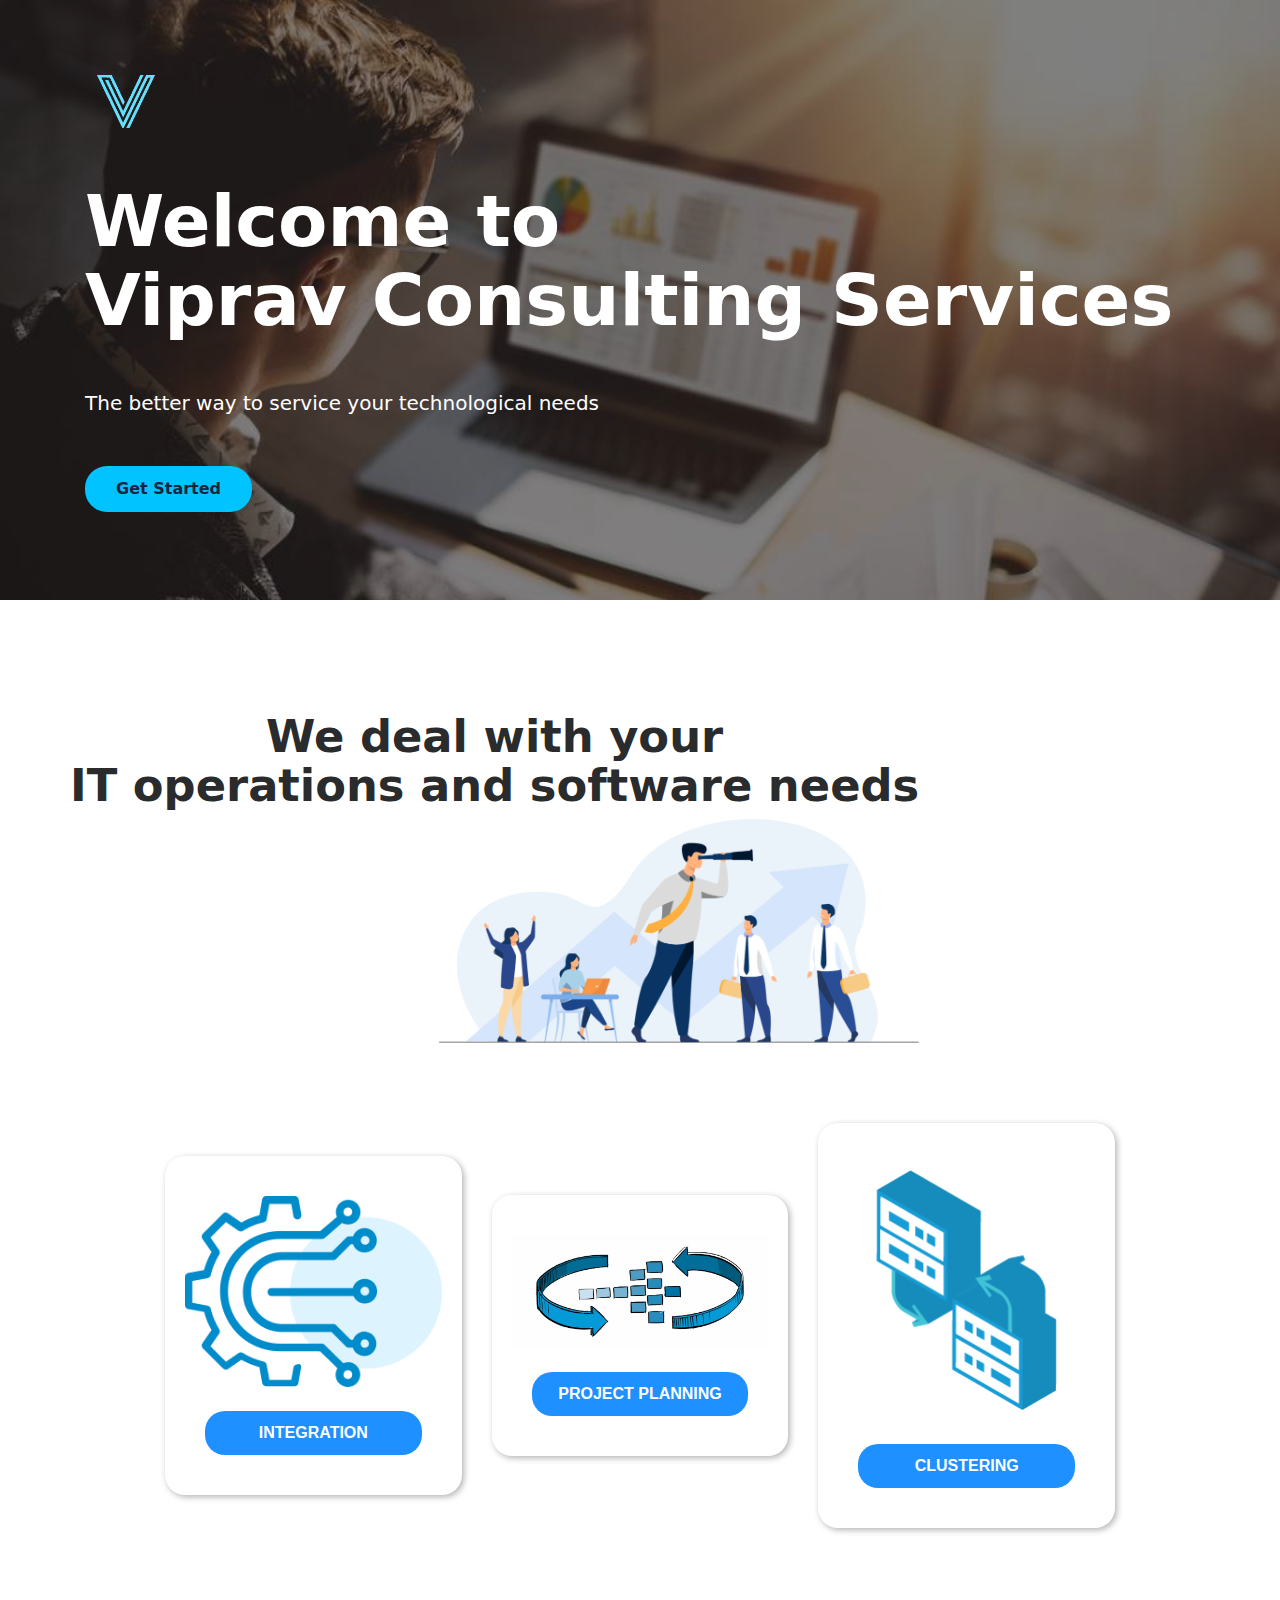
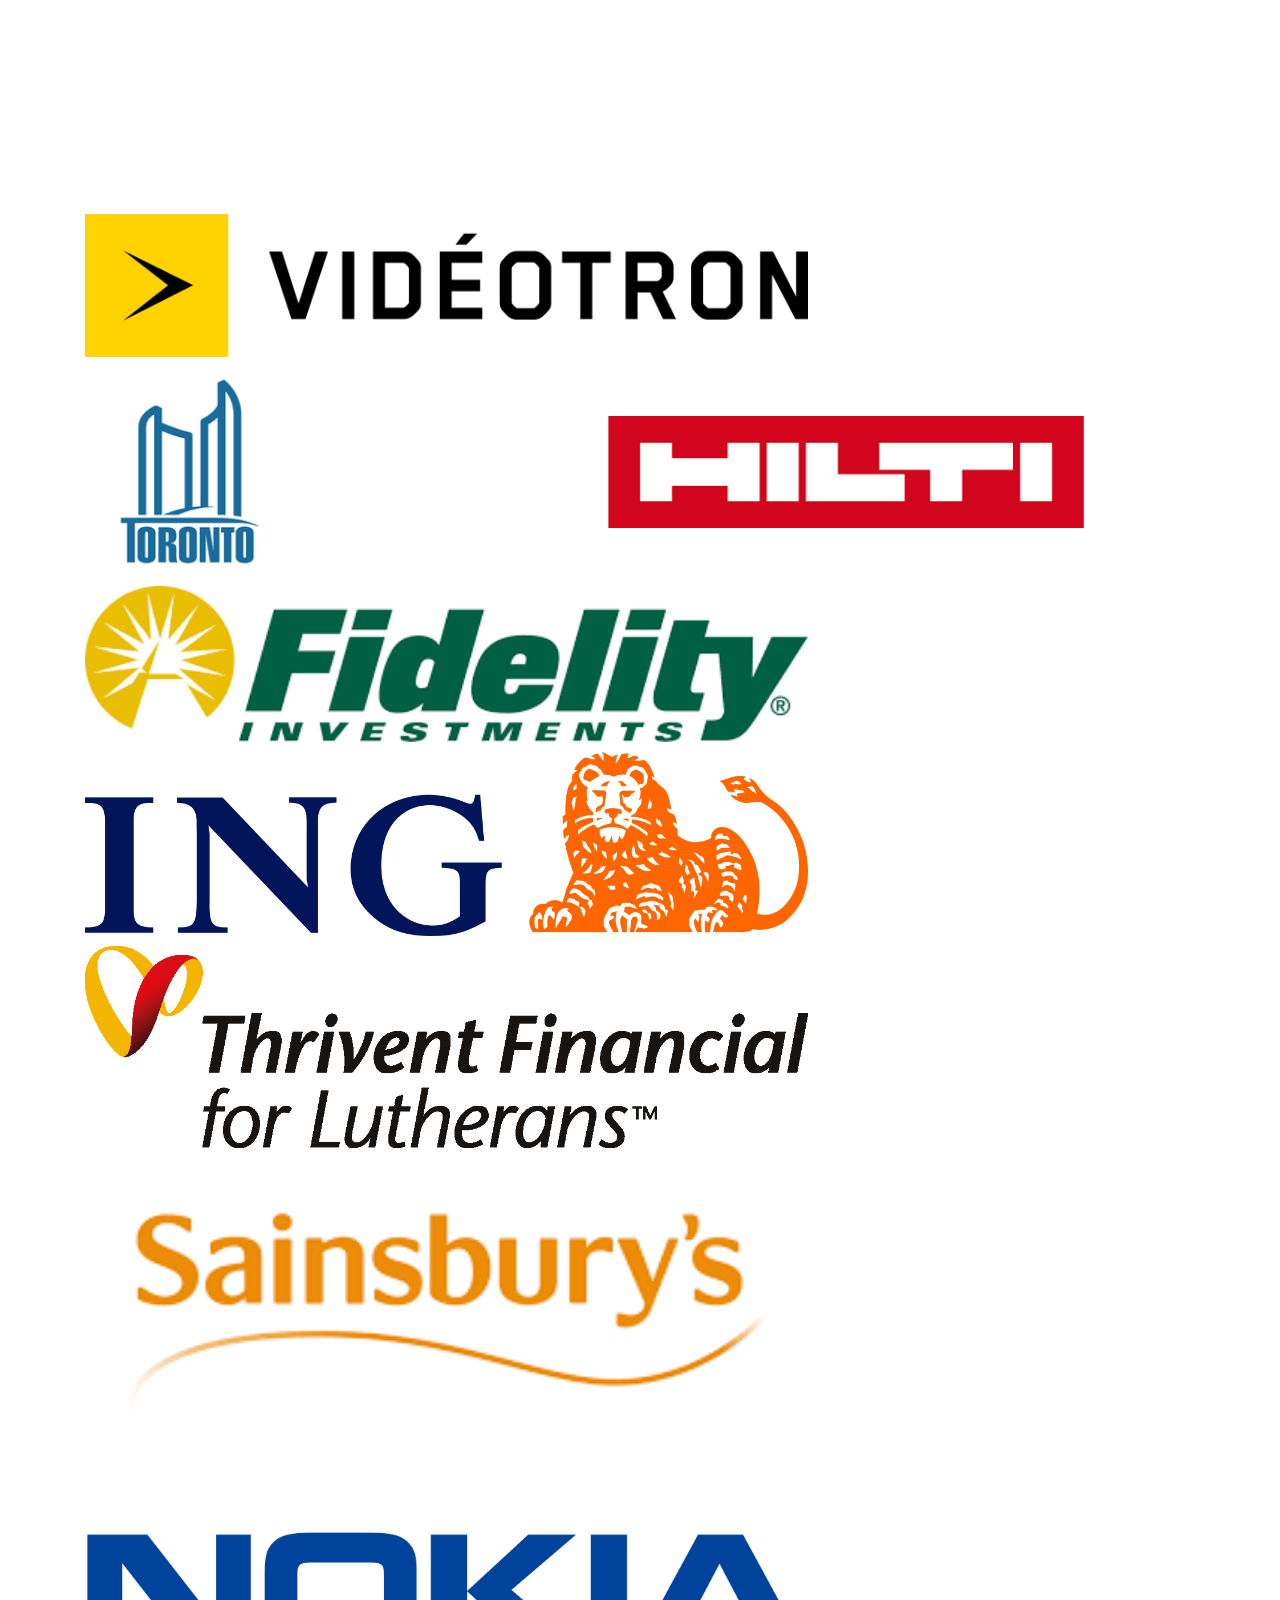
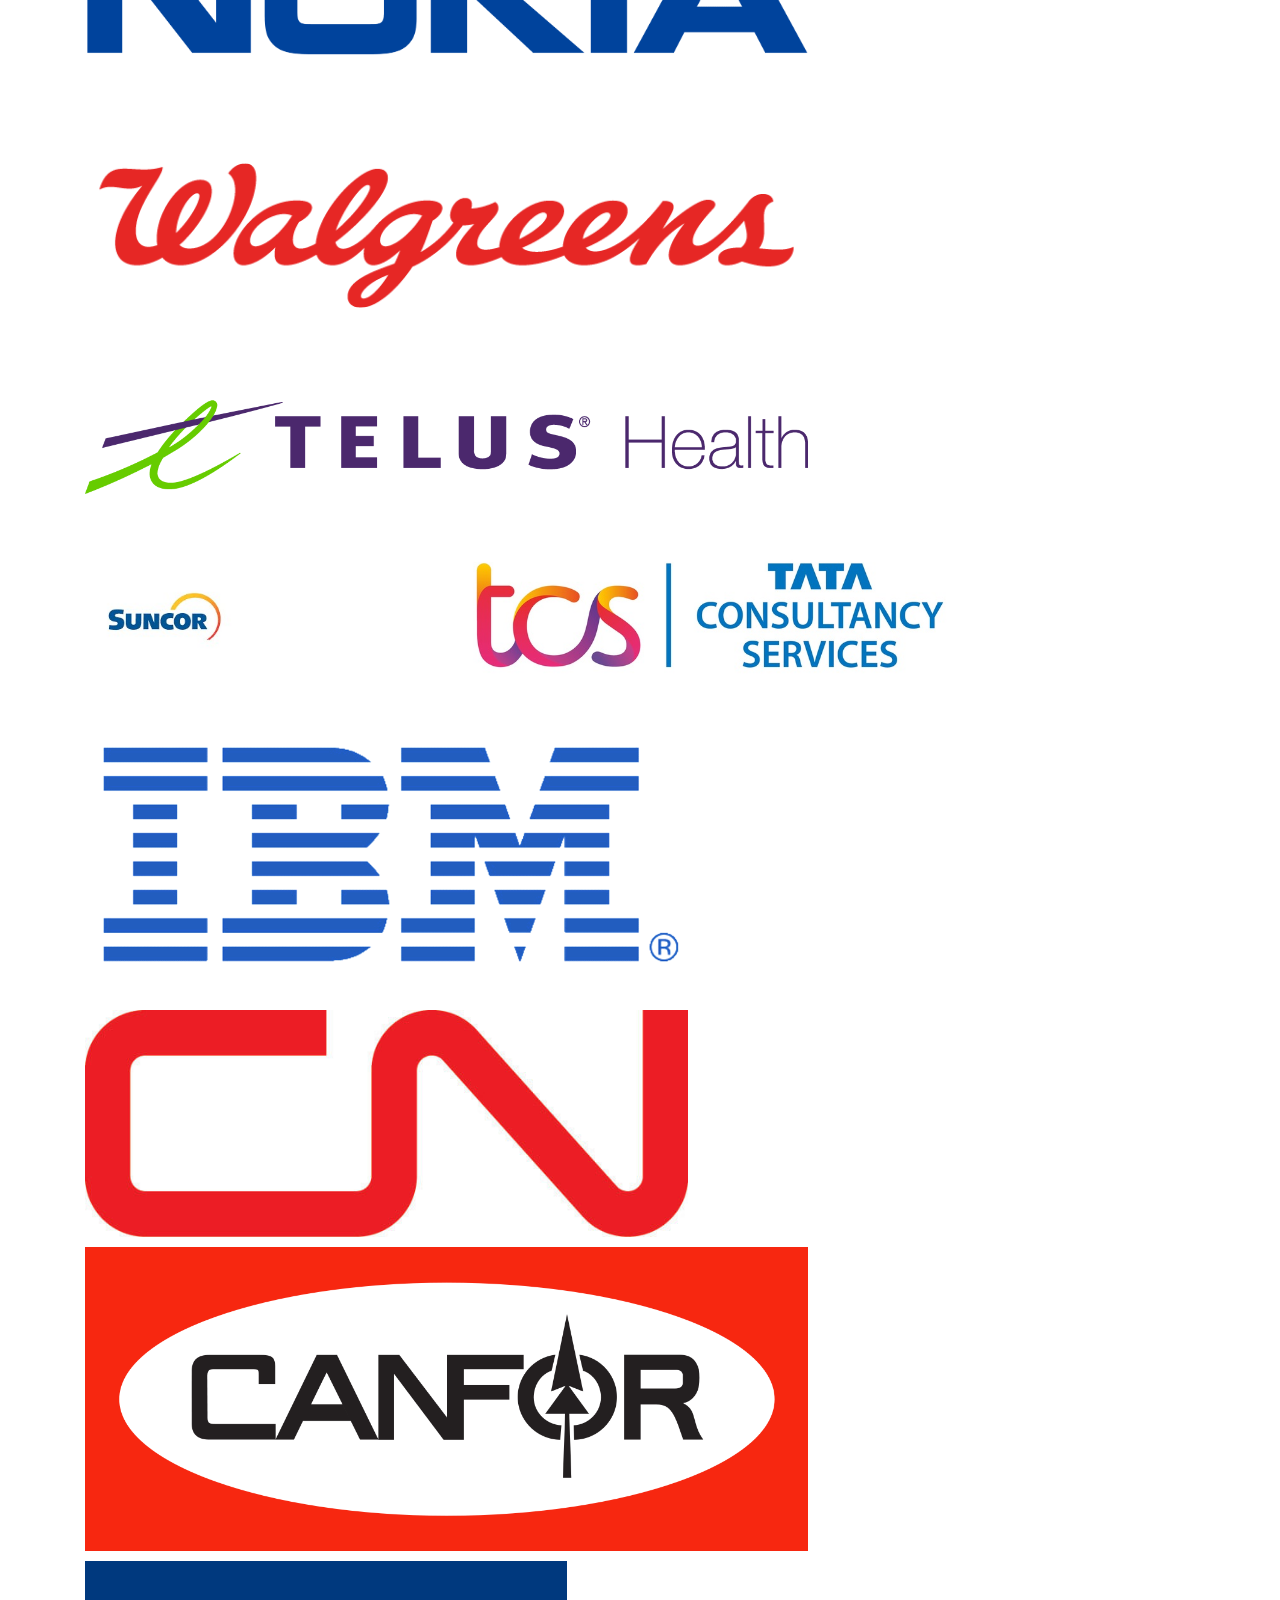
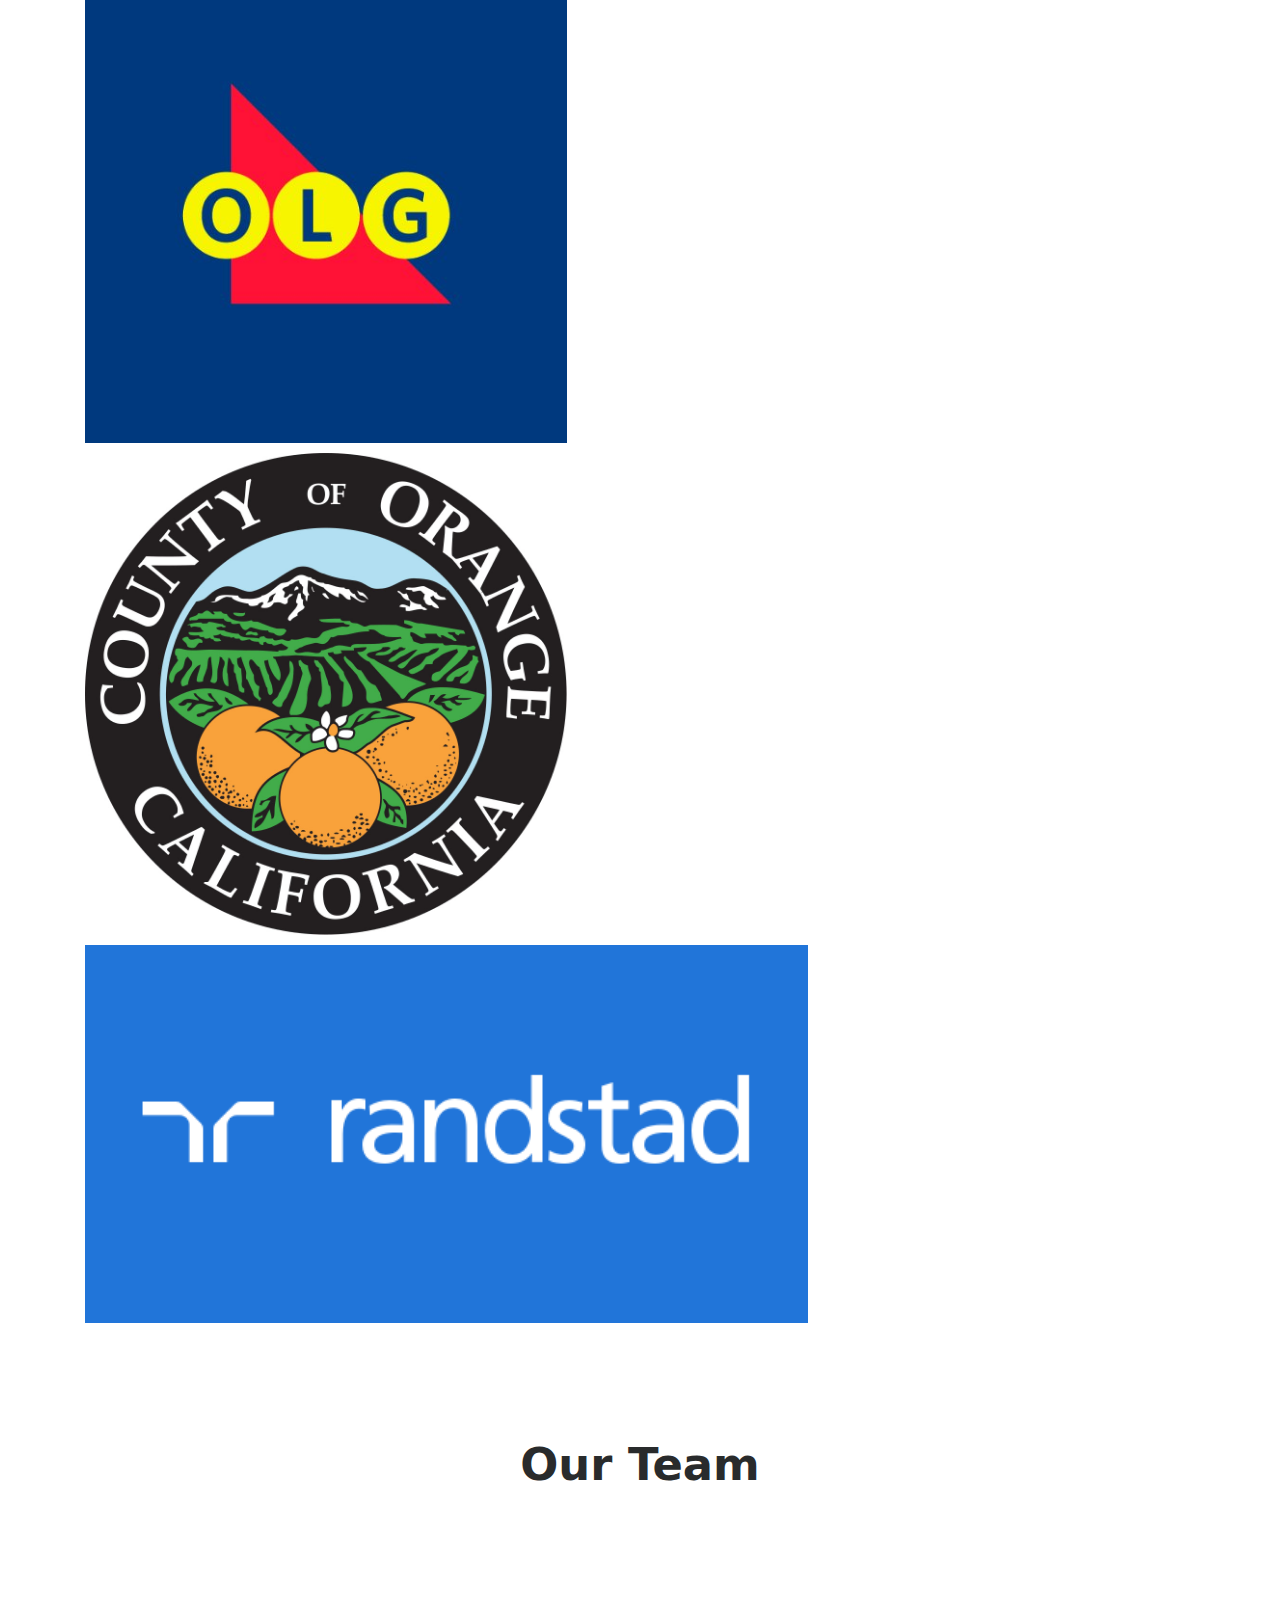
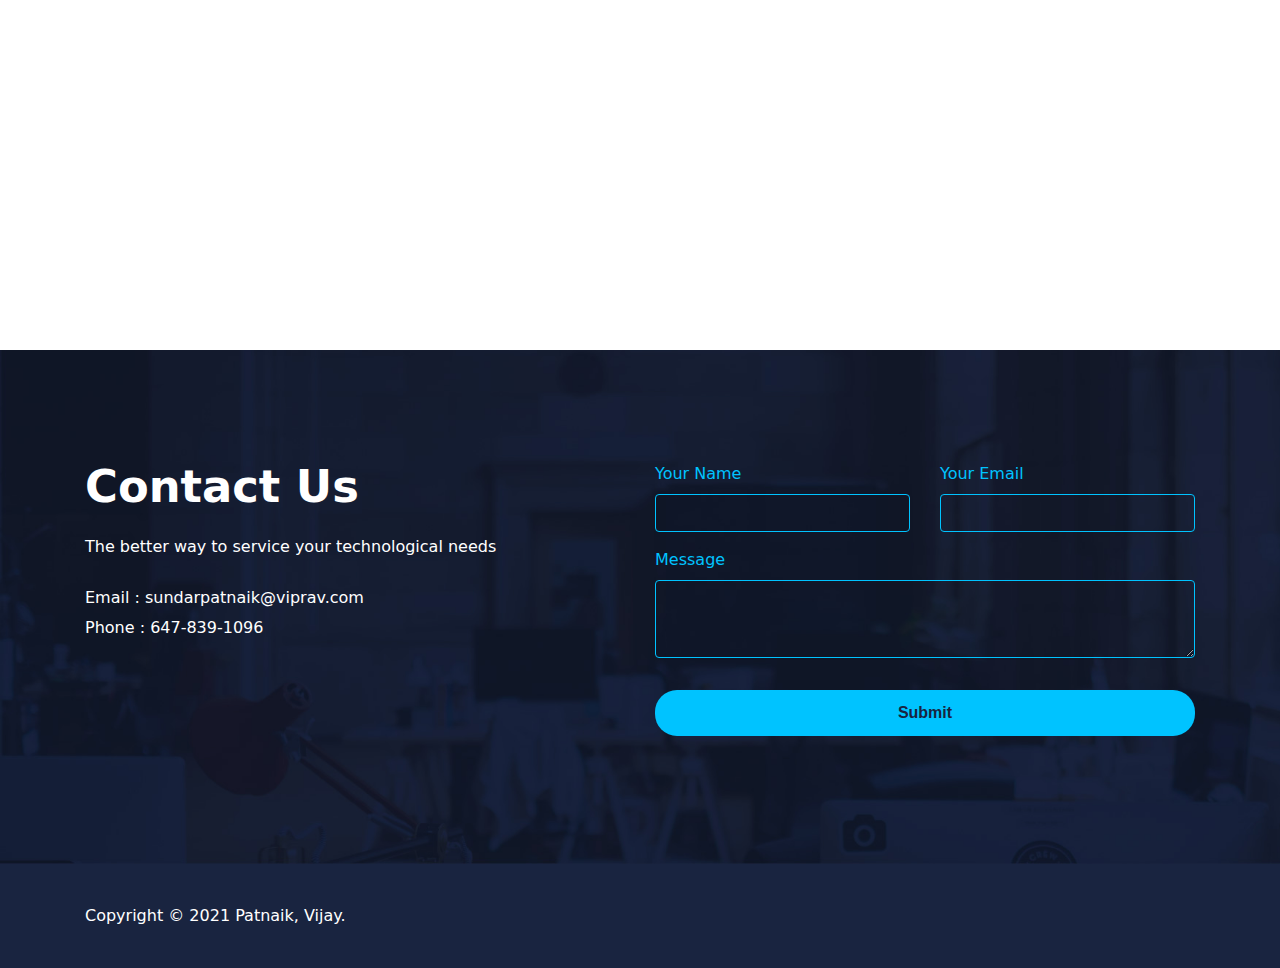
==== index.html @ 502c5ae3 "cloud dev" ====
<!DOCTYPE html>
<html lang="zh-TW">
<head>
    <meta charset="UTF-8">
    <meta name="viewport" content="width=device-width, initial-scale=1, shrink-to-fit=no">
    <title>Viprav Consulting Services</title>
    <meta name="description" content="Free bootstrap template Atlas">
    <link rel="icon" href="img/VipravIcon2TP.png" sizes="32x32" type="image/png">
    <!-- custom.css -->
    <link rel="stylesheet" href="css/custom.css">
    <!-- bootstrap.min.css -->
    <link rel="stylesheet" href="css/bootstrap.min.css">
	<!-- font-awesome -->
    <link rel="stylesheet" href="font-awesome-4.7.0/css/font-awesome.min.css">
    <!-- AOS -->
    <link rel="stylesheet" href="css/aos.css">
    <!-- my css -->
    <link rel="stylesheet" href="css/style.css">
</head>

<body>
    <!-- banner -->
    <div class="jumbotron jumbotron-fluid" id="banner" style="background-image: linear-gradient(rgba(0, 0, 0, 0.5), rgba(0, 0, 0, 0.5)), url(img/digital2.jpg);">
        <div class="container text-center text-md-left">
            <header>
                <div class="row justify-content-between">
                    <div class="col-2">
                        <img src="img/VipravIcon2TP.png" alt="logo">
                    </div>
                    <!-- <div class="col-6 align-self-center text-right">
                        <a href="#contact" class="text-white lead">Get Early Access</a>
                    </div> -->
                </div>
            </header>
            <h1 data-aos="fade" data-aos-easing="linear" data-aos-duration="1000" data-aos-once="true" class="display-3 text-white font-weight-bold my-5">
            	Welcome to<br>
            	Viprav Consulting Services
            </h1>
            <p data-aos="fade" data-aos-easing="linear" data-aos-duration="1000" data-aos-once="true" class="lead text-white my-4">
                The better way to service your technological needs
            </p>
            <a href="#contact" data-aos="fade" data-aos-easing="linear" data-aos-duration="1000" data-aos-once="true" class="btn my-4 font-weight-bold atlas-cta cta-green">Get Started</a>
        </div>
    </div>
    <!-- three-blcok -->
    <div class="jumbotron jumbotron-fluid feature" style="background: white; text-align: center">
        <div class="container my-5">
            <div class="row justify-content-between text-center text-md-right">
                <div data-aos="fade-right" data-aos-duration="1000" data-aos-once="true">
                    <h2 class="font-weight-bold" style="text-align: center">We deal with your<br>IT operations and software needs</h2>
                    <img src="img/operations.png" alt="operations" style="float: right; width: auto;">
                </div>
        <div class="container">
            <main class="grid">
                <article>
                    <img src="img/integration.png" alt="integration">
                    <div class="text">
                        <br>
                        <button>Integration</button>
                    </div>
                </article>
                <article>
                    <img src="img/project planning.png" alt="project planning">
                    <div class="text">
                        <br>
                        <button>Project Planning</button>
                    </div>
                </article>
                <article>
                    <img src="img/clustering.png" alt="clustering">
                    <div class="text">
                        <br>
                        <button>Clustering</button>
                    </div>
                </article>
            </main>
        </div>
    </div>
    </div>
    </div>
    <!-- client -->
    <div data-aos="fade-right" data-aos-delay="200" data-aos-duration="1000" data-aos-once="true">
    <h2 class="text-center font-weight-bold d-block mb-3">Our Happy Clients</h2><br>
    </div>
    <div class="row" id="clients">
        <div class="column">
            <img src="img/companies/0.5.png" style="width:60%">
        </div>
        <div class="column">
            <img src="img/companies/0.png" style="width:50%">
        </div>
        <div class="column">
            <img src="img/companies/1.png" style="width:70%">
        </div>
        <div class="column">
            <img src="img/companies/2.png" style="width:60%">
        </div>
        <div class="column">
            <img src="img/companies/3.png" style="width:60%">
        </div>
        <div class="column">
            <img src="img/companies/4.gif" style="width:60%">
        </div>
        <div class="column">
            <img src="img/companies/5.png" style="width:60%">
        </div>
        <div class="column">
            <img src="img/companies/6.png" style="width:60%">
        </div>
        <div class="column">
            <img src="img/companies/7.png" style="width:60%">
        </div>
        <div class="column">
            <img src="img/companies/8.png" style="width:60%">
        </div>
        <div class="column">
            <img src="img/companies/9.jpg" style="width:60%">
        </div>
        <div class="column">
            <img src="img/companies/10.jpg" style="width:60%">
        </div>
        <div class="column">
            <img src="img/companies/11.png" style="width:50%">
        </div>
        <div class="column">
            <img src="img/companies/12.png" style="width:50%">
        </div>
        <div class="column">
            <img src="img/companies/13.png" style="width:60%">
        </div>
        <div class="column">
            <img src="img/companies/14.jpg" style="width:40%">
        </div>
        <div class="column">
            <img src="img/companies/15.jpg" style="width:40%">
        </div>
        <div class="column">
            <img src="img/companies/16.png" style="width:60%">
        </div>
    </div>

    <!-- price table -->
    <div class="container my-5 py-2" id="price-table">
        <h2 class="text-center font-weight-bold d-block mb-3">Our Team</h2>
        <div class="row">
            <div data-aos="fade-right" data-aos-delay="200" data-aos-duration="1000" data-aos-once="true" class="col-md-4 text-center py-4 mt-5">
                <h3 class="my-3">Vijay Patnaik</h3>
                <h5><i>Integration & Cloud Developer </i></h5>
                <br>
                <!-- <img src="img/Vijay.jpg" alt="Vijay" style="width: 65%;"><br> -->
                <br>
                <a href="https://www.linkedin.com/in/vijay-sai-patnaik-50795b151" target=”_blank” class="btn my-4 font-weight-bold atlas-cta cta-ghost">Connect <img src="img/newtab.png" alt=""></a>
            </div>
            <div data-aos="fade-up" data-aos-duration="1000" data-aos-once="true" class="col-md-4 text-center py-4 mt-5 rounded" id="price-table__premium">
                <h3 class="my-3">Sundar Patnaik</h3>
                <h5><i>CEO & Principal Integration Consultant</i></h5>
                <br>
                <!-- <img src="img/daddy.jpeg" alt="daddy" style="width: 75%;"><br> -->
                <a href="https://www.linkedin.com/in/sundar-p-8012473" target=”_blank” class="btn my-4 font-weight-bold atlas-cta cta-green">Connect <img src="img/newtab.png" alt="" id="newtab"></a>
            </div>
            <div data-aos="fade-left" data-aos-delay="200" data-aos-duration="1000" data-aos-once="true" class="col-md-4 text-center py-4 mt-5">
                <h3 class="my-3">Sailata Patnaik</h3>
                <h5><i>Senior Integration Consultant</i></h5>
                <br><br>
                <!-- <img src="img/finalmom.jfif" alt="mommy" style="width: 90%;"><br><br> -->
                <a href="https://www.linkedin.com/in/sailata-patnaik-632a0948" target=”_blank” class="btn my-4 font-weight-bold atlas-cta cta-ghost">Connect <img src="img/newtab.png" alt="" id="newtab"></a>
            </div>
        </div>
    </div>
    
    <!-- contact -->
    <div class="jumbotron jumbotron-fluid" id="contact" style="background-image: url(img/contact-bk.jpg);">
        <div class="container my-5">
            <div class="row justify-content-between">
                <div class="col-md-6 text-white">
                    <h2 class="font-weight-bold">Contact Us</h2>
                    <p class="my-4">
                        The better way to service your technological needs
                    </p>
                    <ul class="list-unstyled">
                        <li>Email : sundarpatnaik@viprav.com</li>
                        <li>Phone : 647-839-1096</li>
                    </ul>
                </div>
                <div class="col-md-6">
                    <form>
                    	<div class="row">
	                        <div class="form-group col-md-6">
	                            <label for="name">Your Name</label>
	                            <input type="name" class="form-control" id="name">
	                        </div>
	                        <div class="form-group col-md-6">
	                            <label for="Email">Your Email</label>
	                            <input type="email" class="form-control" id="Email">
	                        </div>
	                    </div>
	                    <div class="form-group">
	                        <label for="message">Message</label>
	                        <textarea class="form-control" id="message" rows="3"></textarea>
	                    </div>
                        <button type="submit" class="btn font-weight-bold atlas-cta atlas-cta-wide cta-green my-3">Submit</button>
                    </form>
                </div>
            </div>
        </div>
    </div>

	<!-- copyright -->
	<div class="jumbotron jumbotron-fluid" id="copyright">
        <div class="container">
            <div class="row justify-content-between">
            	<div class="col-md-6 text-white align-self-center text-center text-md-left my-2">
                    Copyright © 2021 Patnaik, Vijay.
                </div>
                <!-- <div class="col-md-6 align-self-center text-center text-md-right my-2" id="social-media">
                    <a href="#" class="d-inline-block text-center ml-2">
                    	<i class="fa fa-facebook" aria-hidden="true"></i>
                    </a>
                    <a href="#" class="d-inline-block text-center ml-2">
                    	<i class="fa fa-linkedin" aria-hidden="true"></i>
                    </a>
                </div> -->
            </div>
        </div>
    </div>
    
    <!-- AOS -->
    <script src="js/aos.js"></script>
    <script>
      AOS.init({
      });
    </script>
</body>

</html>
---- css/custom.css ----
/********** common setting **********/
h2 {
    font-size: 2.8rem !important;
    font-weight: 700;
}

h4 {
    align-items: flex-end;
    align-self: center;
}

a,
button {
    cursor: pointer;
}

.space {
    margin-top: 150px;
}

.jumbotron {
    margin-bottom: 0 !important;
}

.atlas-cta {
    border-radius: 22px !important;
    padding: 12px 30px !important;
    font-weight: 700;
    transition: .3s ease-in-out !important;
}

.atlas-cta:hover {
    text-decoration: none;
    transform: translateY(-5px);
}

.atlas-cta-wide {
    width: 100%;
}

.cta-green {
    background: #00c3ff;
    color: #192440;
}

.cta-green:hover {
    color: #ffffff;
    background: #008cff;
}

.cta-blue {
    background: #192440;
    color: #ffffff;
}

.cta-blue:hover {
    color: #ffffff;
    background: #121a2e;
}

.cta-ghost {
    border: 2px solid #192440 !important;
    color: #192440;
}

.cta-ghost:hover {
    color: #ffffff;
    background: #121a2e;
}

#banner {
    background-size: cover;
}

/********** banner **********/
#banner header {
    overflow: hidden;
}

#banner header img {
    max-width: 80px;
}

/********** feature (skew background) **********/
.feature img {
    width: 100%;
    max-width: 480px;
}

#description h4 {
    margin-top: 100px;
    top: 100%;
}

#feature-first {
    background: linear-gradient(168deg, #ffffff 55%, #00c3ff 0);
}

#feature-last {
    background: #00c3ff;
}

/********** price table **********/
#price-table {
    padding-top: 4rem !important;
    padding-bottom: 4rem !important;
}

#price-table__premium {
    background: #192440;
    color: #ffffff;
}

#price-table ul li {
    padding: 5px 0;
}

/********** contact **********/
#contact {
    background-size: cover;
}

#contact ul li {
    padding: 3px 0;
}

#contact form {
    color: #00c3ff;
}

#contact form input,
#contact form textarea {
    background: transparent;
    border: 1px solid #00c3ff;
    color: #ffffff;
}

/********** copyright **********/
#copyright {
    background: #192440;
    padding: 2rem 3rem;
}

#copyright #social-media a {
    width: 40px;
    height: 40px;
    border-radius: 99%;
    background: #ffffff;
    transition: .4s ease;
}

#copyright #social-media a i {
    color: #192440;
    font-size: 1.2rem;
    line-height: 40px;
}

#copyright #social-media a:hover {
    background: #00c3ff;
}

#copyright #social-media a:hover i {
    color: #ffffff;
}

/********** RWD **********/
@media (max-width: 575px) {
    #banner h1 {
        font-size: 3.6rem;
    }
}
---- css/style.css ----
body {
    background: white;
}

html {
    scroll-behavior: smooth;
  }

* {
    box-sizing: border-box;
  }

a > img {
    width: 8%;
    padding-left: 10px;
}

#clients div {
    display: flex;
    margin: 0 auto;
    padding-left: 100px;
  }
  
  .column {
    flex: content;
    padding: 5px;
    width: 30%;
    align-self: center;
    align-content: center;
  }

.grid > article > img {
    padding-top: 20px;
    align-self: center;
    width: 100%;
    height: auto;
}

.slide > img {
    width: 20%;
    height: 10%;
    flex-direction: row;
}

.grid {
    margin: 80px;
    display: grid;
    grid-template-columns: repeat(3, 1fr);
    grid-gap: 30px;
    align-items: center;
}

.grid > article {
    background: white;
    border: none;
    box-shadow: 2px 2px 6px 0px rgba(0,0,0,0.3);
    border-radius: 20px;
    text-align: center;
    width: 250px;
    transition: transform .3s;
    width: 100%;
    border-top-left-radius: 20px;
    border-top-right-radius: 20px;
    padding: 20px 20px 20px 20px;
}

.grid > article:hover {
    transform: translate(5px);
    box-shadow: 2px 2px 26px 0px rgba(0,0,0,0.3);
}

.text {
    padding: 0 20px 20px;
}

.text h3 {
    text-transform: uppercase;
}

.text button {
    background: dodgerblue;
    border-radius: 20px;
    border: none;
    color: white;
    padding: 10px;
    width: 100%;
    font-weight: 600;
    text-transform: uppercase;
    cursor: auto;
}

@media (max-width: 768px){
    .grid {
        grid-template-columns: repeat(2, 1fr);
    }
}

@media (max-width: 500px) {
    .grid {
        grid-template-columns: repeat(1, 1fr);
    }

    .grid > article {
        text-align: center;
    }
}
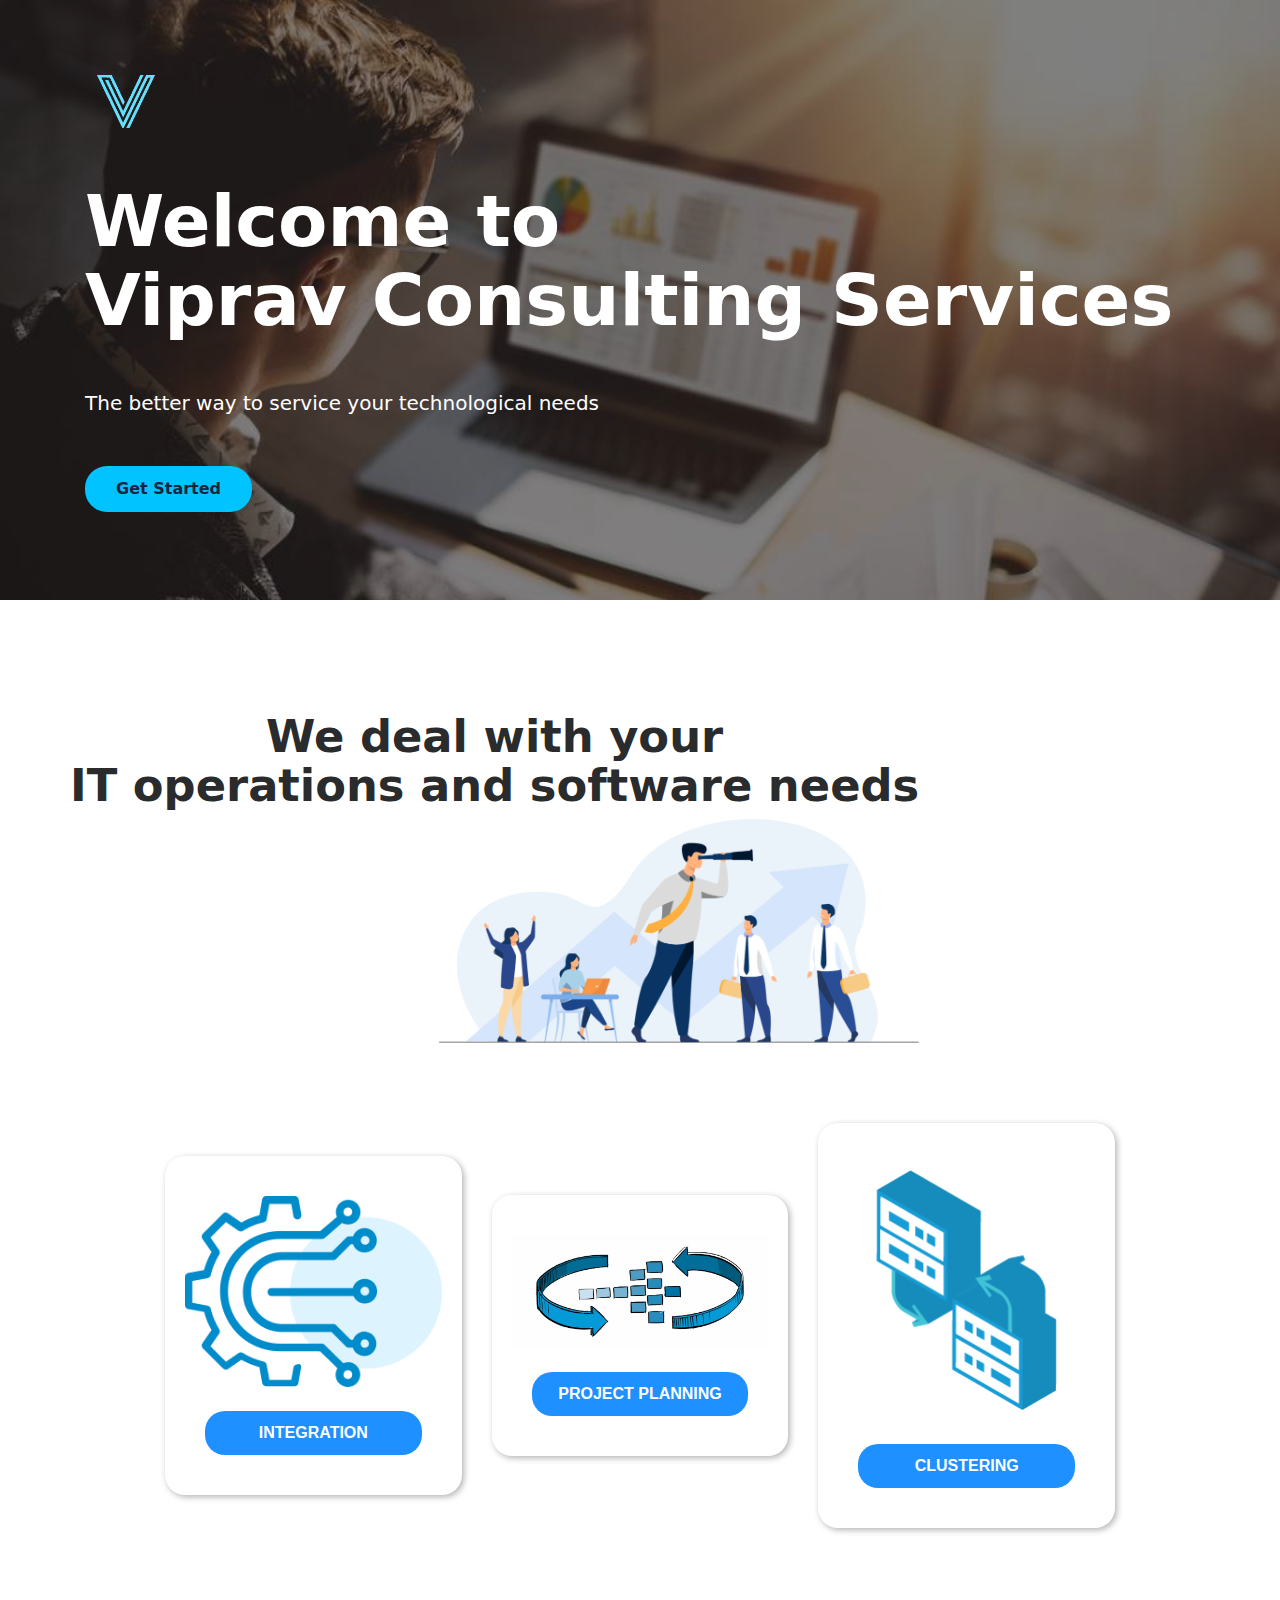
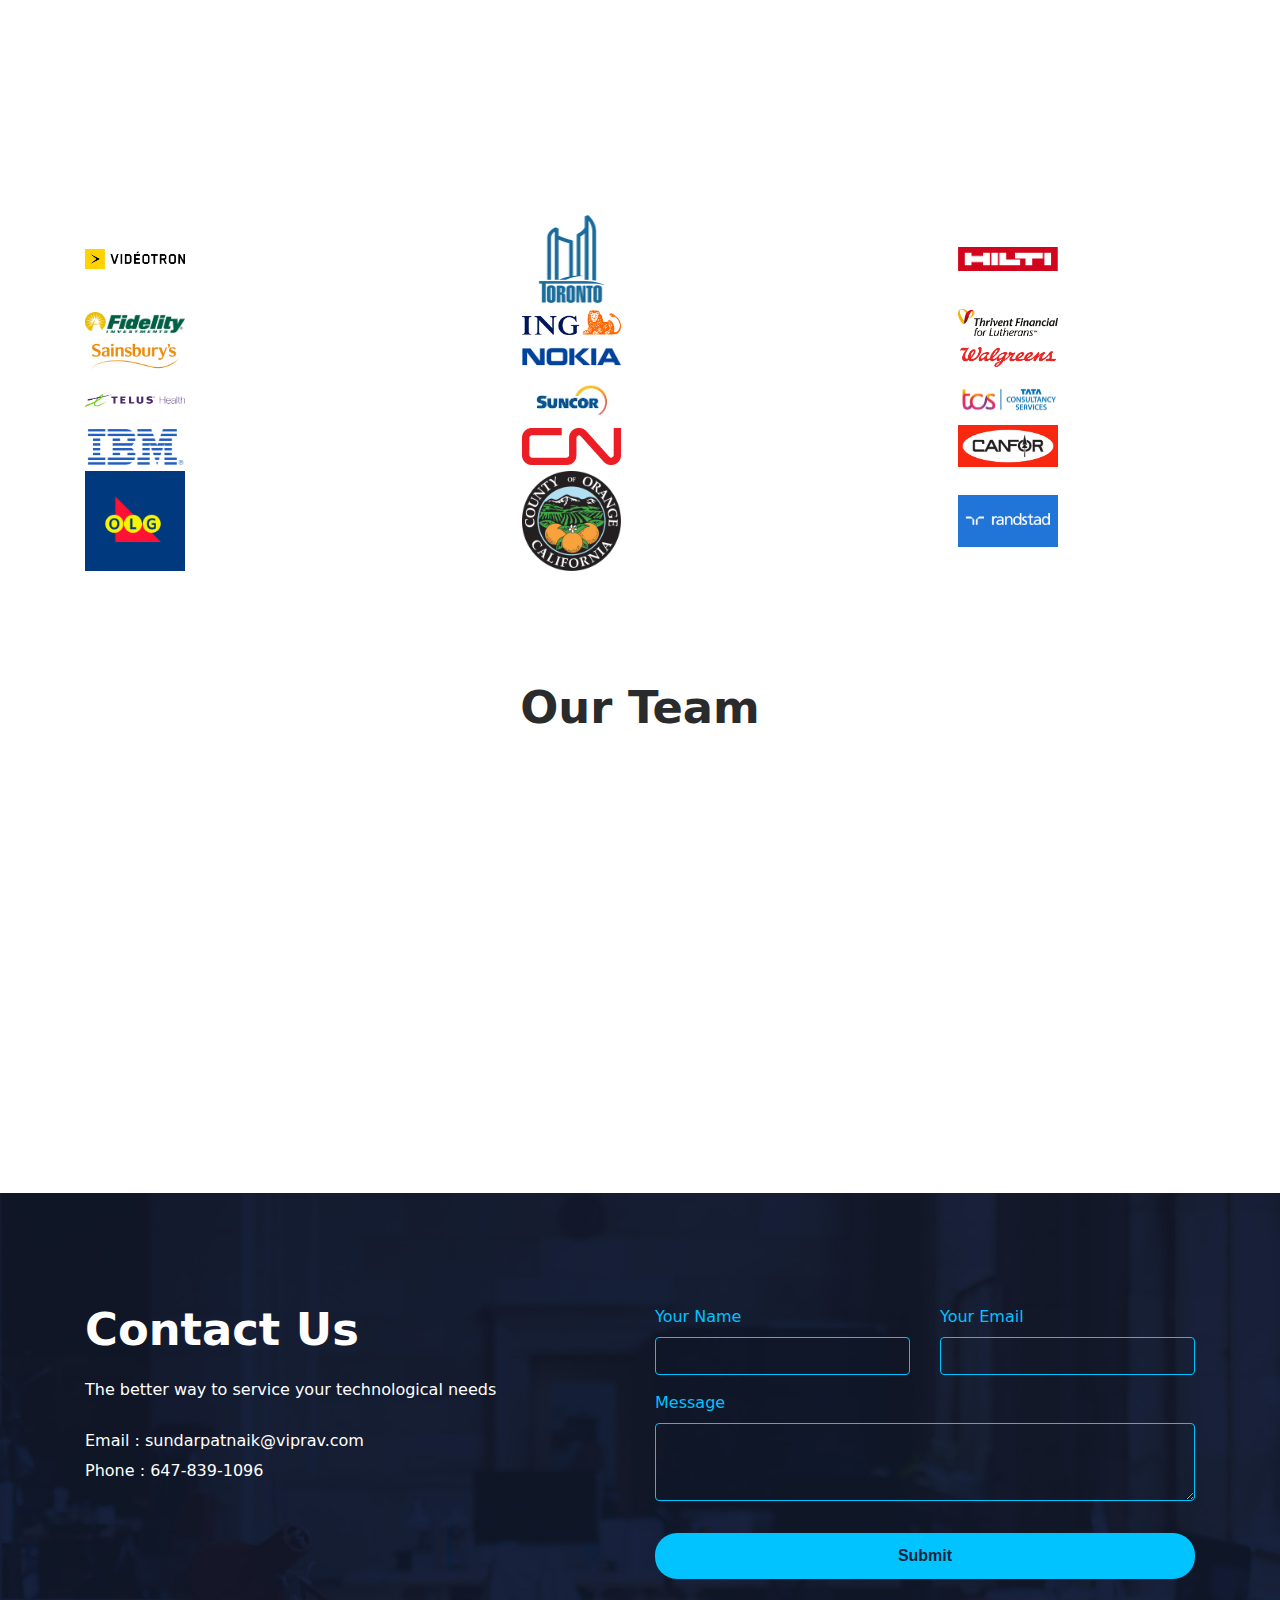
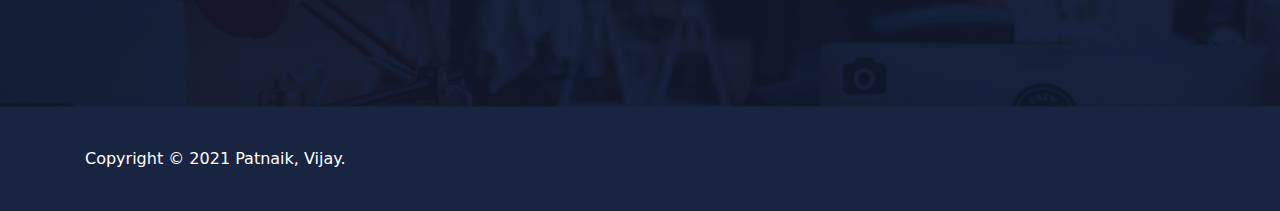
==== commit e9a56273: "fixed big icons" ====
--- a/index.html
+++ b/index.html
@@ -1,218 +1,335 @@
 <!DOCTYPE html>
 <html lang="zh-TW">
-<head>
-    <meta charset="UTF-8">
-    <meta name="viewport" content="width=device-width, initial-scale=1, shrink-to-fit=no">
+  <head>
+    <meta charset="UTF-8" />
+    <meta
+      name="viewport"
+      content="width=device-width, initial-scale=1, shrink-to-fit=no"
+    />
     <title>Viprav Consulting Services</title>
-    <meta name="description" content="Free bootstrap template Atlas">
-    <link rel="icon" href="img/VipravIcon2TP.png" sizes="32x32" type="image/png">
+    <meta name="description" content="Free bootstrap template Atlas" />
+    <link
+      rel="icon"
+      href="img/VipravIcon2TP.png"
+      sizes="32x32"
+      type="image/png"
+    />
     <!-- custom.css -->
-    <link rel="stylesheet" href="css/custom.css">
+    <link rel="stylesheet" href="css/custom.css" />
     <!-- bootstrap.min.css -->
-    <link rel="stylesheet" href="css/bootstrap.min.css">
-	<!-- font-awesome -->
-    <link rel="stylesheet" href="font-awesome-4.7.0/css/font-awesome.min.css">
+    <link rel="stylesheet" href="css/bootstrap.min.css" />
+    <!-- font-awesome -->
+    <link rel="stylesheet" href="font-awesome-4.7.0/css/font-awesome.min.css" />
     <!-- AOS -->
-    <link rel="stylesheet" href="css/aos.css">
+    <link rel="stylesheet" href="css/aos.css" />
     <!-- my css -->
-    <link rel="stylesheet" href="css/style.css">
-</head>
-
-<body>
+    <link rel="stylesheet" href="css/style.css" />
+  </head>
+
+  <body>
     <!-- banner -->
-    <div class="jumbotron jumbotron-fluid" id="banner" style="background-image: linear-gradient(rgba(0, 0, 0, 0.5), rgba(0, 0, 0, 0.5)), url(img/digital2.jpg);">
-        <div class="container text-center text-md-left">
-            <header>
-                <div class="row justify-content-between">
-                    <div class="col-2">
-                        <img src="img/VipravIcon2TP.png" alt="logo">
-                    </div>
-                    <!-- <div class="col-6 align-self-center text-right">
+    <div
+      class="jumbotron jumbotron-fluid"
+      id="banner"
+      style="
+        background-image: linear-gradient(
+            rgba(0, 0, 0, 0.5),
+            rgba(0, 0, 0, 0.5)
+          ),
+          url(img/digital2.jpg);
+      "
+    >
+      <div class="container text-center text-md-left">
+        <header>
+          <div class="row justify-content-between">
+            <div class="col-2">
+              <img src="img/VipravIcon2TP.png" alt="logo" />
+            </div>
+            <!-- <div class="col-6 align-self-center text-right">
                         <a href="#contact" class="text-white lead">Get Early Access</a>
                     </div> -->
-                </div>
-            </header>
-            <h1 data-aos="fade" data-aos-easing="linear" data-aos-duration="1000" data-aos-once="true" class="display-3 text-white font-weight-bold my-5">
-            	Welcome to<br>
-            	Viprav Consulting Services
-            </h1>
-            <p data-aos="fade" data-aos-easing="linear" data-aos-duration="1000" data-aos-once="true" class="lead text-white my-4">
-                The better way to service your technological needs
-            </p>
-            <a href="#contact" data-aos="fade" data-aos-easing="linear" data-aos-duration="1000" data-aos-once="true" class="btn my-4 font-weight-bold atlas-cta cta-green">Get Started</a>
-        </div>
+          </div>
+        </header>
+        <h1
+          data-aos="fade"
+          data-aos-easing="linear"
+          data-aos-duration="1000"
+          data-aos-once="true"
+          class="display-3 text-white font-weight-bold my-5"
+        >
+          Welcome to<br />
+          Viprav Consulting Services
+        </h1>
+        <p
+          data-aos="fade"
+          data-aos-easing="linear"
+          data-aos-duration="1000"
+          data-aos-once="true"
+          class="lead text-white my-4"
+        >
+          The better way to service your technological needs
+        </p>
+        <a
+          href="#contact"
+          data-aos="fade"
+          data-aos-easing="linear"
+          data-aos-duration="1000"
+          data-aos-once="true"
+          class="btn my-4 font-weight-bold atlas-cta cta-green"
+          >Get Started</a
+        >
+      </div>
     </div>
     <!-- three-blcok -->
-    <div class="jumbotron jumbotron-fluid feature" style="background: white; text-align: center">
-        <div class="container my-5">
-            <div class="row justify-content-between text-center text-md-right">
-                <div data-aos="fade-right" data-aos-duration="1000" data-aos-once="true">
-                    <h2 class="font-weight-bold" style="text-align: center">We deal with your<br>IT operations and software needs</h2>
-                    <img src="img/operations.png" alt="operations" style="float: right; width: auto;">
-                </div>
-        <div class="container">
+    <div
+      class="jumbotron jumbotron-fluid feature"
+      style="background: white; text-align: center"
+    >
+      <div class="container my-5">
+        <div class="row justify-content-between text-center text-md-right">
+          <div
+            data-aos="fade-right"
+            data-aos-duration="1000"
+            data-aos-once="true"
+          >
+            <h2 class="font-weight-bold" style="text-align: center">
+              We deal with your<br />IT operations and software needs
+            </h2>
+            <img
+              src="img/operations.png"
+              alt="operations"
+              style="float: right; width: auto"
+            />
+          </div>
+          <div class="container">
             <main class="grid">
-                <article>
-                    <img src="img/integration.png" alt="integration">
-                    <div class="text">
-                        <br>
-                        <button>Integration</button>
-                    </div>
-                </article>
-                <article>
-                    <img src="img/project planning.png" alt="project planning">
-                    <div class="text">
-                        <br>
-                        <button>Project Planning</button>
-                    </div>
-                </article>
-                <article>
-                    <img src="img/clustering.png" alt="clustering">
-                    <div class="text">
-                        <br>
-                        <button>Clustering</button>
-                    </div>
-                </article>
+              <article>
+                <img src="img/integration.png" alt="integration" />
+                <div class="text">
+                  <br />
+                  <button>Integration</button>
+                </div>
+              </article>
+              <article>
+                <img src="img/project planning.png" alt="project planning" />
+                <div class="text">
+                  <br />
+                  <button>Project Planning</button>
+                </div>
+              </article>
+              <article>
+                <img src="img/clustering.png" alt="clustering" />
+                <div class="text">
+                  <br />
+                  <button>Clustering</button>
+                </div>
+              </article>
             </main>
-        </div>
-    </div>
-    </div>
+          </div>
+        </div>
+      </div>
     </div>
     <!-- client -->
-    <div data-aos="fade-right" data-aos-delay="200" data-aos-duration="1000" data-aos-once="true">
-    <h2 class="text-center font-weight-bold d-block mb-3">Our Happy Clients</h2><br>
+    <div
+      data-aos="fade-right"
+      data-aos-delay="200"
+      data-aos-duration="1000"
+      data-aos-once="true"
+    >
+      <h2 class="text-center font-weight-bold d-block mb-3">
+        Our Happy Clients
+      </h2>
+      <br />
     </div>
     <div class="row" id="clients">
-        <div class="column">
-            <img src="img/companies/0.5.png" style="width:60%">
-        </div>
-        <div class="column">
-            <img src="img/companies/0.png" style="width:50%">
-        </div>
-        <div class="column">
-            <img src="img/companies/1.png" style="width:70%">
-        </div>
-        <div class="column">
-            <img src="img/companies/2.png" style="width:60%">
-        </div>
-        <div class="column">
-            <img src="img/companies/3.png" style="width:60%">
-        </div>
-        <div class="column">
-            <img src="img/companies/4.gif" style="width:60%">
-        </div>
-        <div class="column">
-            <img src="img/companies/5.png" style="width:60%">
-        </div>
-        <div class="column">
-            <img src="img/companies/6.png" style="width:60%">
-        </div>
-        <div class="column">
-            <img src="img/companies/7.png" style="width:60%">
-        </div>
-        <div class="column">
-            <img src="img/companies/8.png" style="width:60%">
-        </div>
-        <div class="column">
-            <img src="img/companies/9.jpg" style="width:60%">
-        </div>
-        <div class="column">
-            <img src="img/companies/10.jpg" style="width:60%">
-        </div>
-        <div class="column">
-            <img src="img/companies/11.png" style="width:50%">
-        </div>
-        <div class="column">
-            <img src="img/companies/12.png" style="width:50%">
-        </div>
-        <div class="column">
-            <img src="img/companies/13.png" style="width:60%">
-        </div>
-        <div class="column">
-            <img src="img/companies/14.jpg" style="width:40%">
-        </div>
-        <div class="column">
-            <img src="img/companies/15.jpg" style="width:40%">
-        </div>
-        <div class="column">
-            <img src="img/companies/16.png" style="width:60%">
-        </div>
-    </div>
+      <div class="column">
+        <img src="img/companies/0.5.png" style="width: 30%" />
+      </div>
+      <div class="column">
+        <img src="img/companies/0.png" style="width: 30%" />
+      </div>
+      <div class="column">
+        <img src="img/companies/1.png" style="width: 30%" />
+      </div>
+      <div class="column">
+        <img src="img/companies/2.png" style="width: 30%" />
+      </div>
+      <div class="column">
+        <img src="img/companies/3.png" style="width: 30%" />
+      </div>
+      <div class="column">
+        <img src="img/companies/4.gif" style="width: 30%" />
+      </div>
+      <div class="column">
+        <img src="img/companies/5.png" style="width: 30%" />
+      </div>
+      <div class="column">
+        <img src="img/companies/6.png" style="width: 30%" />
+      </div>
+      <div class="column">
+        <img src="img/companies/7.png" style="width: 30%" />
+      </div>
+      <div class="column">
+        <img src="img/companies/8.png" style="width: 30%" />
+      </div>
+      <div class="column">
+        <img src="img/companies/9.jpg" style="width: 30%" />
+      </div>
+      <div class="column">
+        <img src="img/companies/10.jpg" style="width: 30%" />
+      </div>
+      <div class="column">
+        <img src="img/companies/11.png" style="width: 30%" />
+      </div>
+      <div class="column">
+        <img src="img/companies/12.png" style="width: 30%" />
+      </div>
+      <div class="column">
+        <img src="img/companies/13.png" style="width: 30%" />
+      </div>
+      <div class="column">
+        <img src="img/companies/14.jpg" style="width: 30%" />
+      </div>
+      <div class="column">
+        <img src="img/companies/15.jpg" style="width: 30%" />
+      </div>
+      <div class="column">
+        <img src="img/companies/16.png" style="width: 30%" />
+      </div>
+    </div>
+
+    <!-- Header -->
 
     <!-- price table -->
     <div class="container my-5 py-2" id="price-table">
-        <h2 class="text-center font-weight-bold d-block mb-3">Our Team</h2>
-        <div class="row">
-            <div data-aos="fade-right" data-aos-delay="200" data-aos-duration="1000" data-aos-once="true" class="col-md-4 text-center py-4 mt-5">
-                <h3 class="my-3">Vijay Patnaik</h3>
-                <h5><i>Integration & Cloud Developer </i></h5>
-                <br>
-                <!-- <img src="img/Vijay.jpg" alt="Vijay" style="width: 65%;"><br> -->
-                <br>
-                <a href="https://www.linkedin.com/in/vijay-sai-patnaik-50795b151" target=”_blank” class="btn my-4 font-weight-bold atlas-cta cta-ghost">Connect <img src="img/newtab.png" alt=""></a>
-            </div>
-            <div data-aos="fade-up" data-aos-duration="1000" data-aos-once="true" class="col-md-4 text-center py-4 mt-5 rounded" id="price-table__premium">
-                <h3 class="my-3">Sundar Patnaik</h3>
-                <h5><i>CEO & Principal Integration Consultant</i></h5>
-                <br>
-                <!-- <img src="img/daddy.jpeg" alt="daddy" style="width: 75%;"><br> -->
-                <a href="https://www.linkedin.com/in/sundar-p-8012473" target=”_blank” class="btn my-4 font-weight-bold atlas-cta cta-green">Connect <img src="img/newtab.png" alt="" id="newtab"></a>
-            </div>
-            <div data-aos="fade-left" data-aos-delay="200" data-aos-duration="1000" data-aos-once="true" class="col-md-4 text-center py-4 mt-5">
-                <h3 class="my-3">Sailata Patnaik</h3>
-                <h5><i>Senior Integration Consultant</i></h5>
-                <br><br>
-                <!-- <img src="img/finalmom.jfif" alt="mommy" style="width: 90%;"><br><br> -->
-                <a href="https://www.linkedin.com/in/sailata-patnaik-632a0948" target=”_blank” class="btn my-4 font-weight-bold atlas-cta cta-ghost">Connect <img src="img/newtab.png" alt="" id="newtab"></a>
-            </div>
-        </div>
-    </div>
-    
+      <h2 class="text-center font-weight-bold d-block mb-3">Our Team</h2>
+      <div class="row">
+        <div
+          data-aos="fade-right"
+          data-aos-delay="200"
+          data-aos-duration="1000"
+          data-aos-once="true"
+          class="col-md-4 text-center py-4 mt-5"
+        >
+          <h3 class="my-3">Vijay Patnaik</h3>
+          <h5><i>Integration & Cloud Developer </i></h5>
+          <br />
+          <!-- <img src="img/Vijay.jpg" alt="Vijay" style="width: 65%;"><br> -->
+          <br />
+          <a
+            href="https://www.linkedin.com/in/vijay-sai-patnaik-50795b151"
+            target="”_blank”"
+            class="btn my-4 font-weight-bold atlas-cta cta-ghost"
+            >Connect <img src="img/newtab.png" alt=""
+          /></a>
+        </div>
+        <div
+          data-aos="fade-up"
+          data-aos-duration="1000"
+          data-aos-once="true"
+          class="col-md-4 text-center py-4 mt-5 rounded"
+          id="price-table__premium"
+        >
+          <h3 class="my-3">Sundar Patnaik</h3>
+          <h5><i>CEO & Principal Integration Consultant</i></h5>
+          <br />
+          <!-- <img src="img/daddy.jpeg" alt="daddy" style="width: 75%;"><br> -->
+          <a
+            href="https://www.linkedin.com/in/sundar-p-8012473"
+            target="”_blank”"
+            class="btn my-4 font-weight-bold atlas-cta cta-green"
+            >Connect <img src="img/newtab.png" alt="" id="newtab"
+          /></a>
+        </div>
+        <div
+          data-aos="fade-left"
+          data-aos-delay="200"
+          data-aos-duration="1000"
+          data-aos-once="true"
+          class="col-md-4 text-center py-4 mt-5"
+        >
+          <h3 class="my-3">Sailata Patnaik</h3>
+          <h5><i>Senior Integration Consultant</i></h5>
+          <br /><br />
+          <!-- <img src="img/finalmom.jfif" alt="mommy" style="width: 90%;"><br><br> -->
+          <a
+            href="https://www.linkedin.com/in/sailata-patnaik-632a0948"
+            target="”_blank”"
+            class="btn my-4 font-weight-bold atlas-cta cta-ghost"
+            >Connect <img src="img/newtab.png" alt="" id="newtab"
+          /></a>
+        </div>
+      </div>
+    </div>
+
     <!-- contact -->
-    <div class="jumbotron jumbotron-fluid" id="contact" style="background-image: url(img/contact-bk.jpg);">
-        <div class="container my-5">
-            <div class="row justify-content-between">
-                <div class="col-md-6 text-white">
-                    <h2 class="font-weight-bold">Contact Us</h2>
-                    <p class="my-4">
-                        The better way to service your technological needs
-                    </p>
-                    <ul class="list-unstyled">
-                        <li>Email : sundarpatnaik@viprav.com</li>
-                        <li>Phone : 647-839-1096</li>
-                    </ul>
-                </div>
-                <div class="col-md-6">
-                    <form>
-                    	<div class="row">
-	                        <div class="form-group col-md-6">
-	                            <label for="name">Your Name</label>
-	                            <input type="name" class="form-control" id="name">
-	                        </div>
-	                        <div class="form-group col-md-6">
-	                            <label for="Email">Your Email</label>
-	                            <input type="email" class="form-control" id="Email">
-	                        </div>
-	                    </div>
-	                    <div class="form-group">
-	                        <label for="message">Message</label>
-	                        <textarea class="form-control" id="message" rows="3"></textarea>
-	                    </div>
-                        <button type="submit" class="btn font-weight-bold atlas-cta atlas-cta-wide cta-green my-3">Submit</button>
-                    </form>
-                </div>
-            </div>
-        </div>
-    </div>
-
-	<!-- copyright -->
-	<div class="jumbotron jumbotron-fluid" id="copyright">
-        <div class="container">
-            <div class="row justify-content-between">
-            	<div class="col-md-6 text-white align-self-center text-center text-md-left my-2">
-                    Copyright © 2021 Patnaik, Vijay.
-                </div>
-                <!-- <div class="col-md-6 align-self-center text-center text-md-right my-2" id="social-media">
+    <div
+      class="jumbotron jumbotron-fluid"
+      id="contact"
+      style="background-image: url(img/contact-bk.jpg)"
+    >
+      <div class="container my-5">
+        <div class="row justify-content-between">
+          <div class="col-md-6 text-white">
+            <h2 class="font-weight-bold">Contact Us</h2>
+            <p class="my-4">
+              The better way to service your technological needs
+            </p>
+            <ul class="list-unstyled">
+              <li>Email : sundarpatnaik@viprav.com</li>
+              <li>Phone : 647-839-1096</li>
+            </ul>
+          </div>
+          <div class="col-md-6">
+            <form>
+              <div class="row">
+                <div class="form-group col-md-6">
+                  <label for="name">Your Name</label>
+                  <input type="name" class="form-control" id="name" />
+                </div>
+                <div class="form-group col-md-6">
+                  <label for="Email">Your Email</label>
+                  <input type="email" class="form-control" id="Email" />
+                </div>
+              </div>
+              <div class="form-group">
+                <label for="message">Message</label>
+                <textarea class="form-control" id="message" rows="3"></textarea>
+              </div>
+              <button
+                type="submit"
+                class="
+                  btn
+                  font-weight-bold
+                  atlas-cta atlas-cta-wide
+                  cta-green
+                  my-3
+                "
+              >
+                Submit
+              </button>
+            </form>
+          </div>
+        </div>
+      </div>
+    </div>
+
+    <!-- copyright -->
+    <div class="jumbotron jumbotron-fluid" id="copyright">
+      <div class="container">
+        <div class="row justify-content-between">
+          <div
+            class="
+              col-md-6
+              text-white
+              align-self-center
+              text-center text-md-left
+              my-2
+            "
+          >
+            Copyright © 2021 Patnaik, Vijay.
+          </div>
+          <!-- <div class="col-md-6 align-self-center text-center text-md-right my-2" id="social-media">
                     <a href="#" class="d-inline-block text-center ml-2">
                     	<i class="fa fa-facebook" aria-hidden="true"></i>
                     </a>
@@ -220,16 +337,14 @@
                     	<i class="fa fa-linkedin" aria-hidden="true"></i>
                     </a>
                 </div> -->
-            </div>
-        </div>
-    </div>
-    
+        </div>
+      </div>
+    </div>
+
     <!-- AOS -->
     <script src="js/aos.js"></script>
     <script>
-      AOS.init({
-      });
+      AOS.init({});
     </script>
-</body>
-
-</html>+  </body>
+</html>
--- a/css/style.css
+++ b/css/style.css
@@ -1,106 +1,90 @@
 body {
-    background: white;
+  background: white;
 }
 
 html {
-    scroll-behavior: smooth;
-  }
+  scroll-behavior: smooth;
+}
 
 * {
-    box-sizing: border-box;
-  }
+  box-sizing: border-box;
+}
 
 a > img {
-    width: 8%;
-    padding-left: 10px;
+  width: 8%;
+  padding-left: 10px;
 }
 
 #clients div {
-    display: flex;
-    margin: 0 auto;
-    padding-left: 100px;
-  }
-  
-  .column {
-    flex: content;
-    padding: 5px;
-    width: 30%;
-    align-self: center;
-    align-content: center;
-  }
+  display: flex;
+  margin: 0 auto;
+  padding-left: 100px;
+}
+
+.column {
+  flex: auto;
+  padding: 0 5px;
+  width: 30%;
+  height: fit-content;
+  align-self: center;
+}
 
 .grid > article > img {
-    padding-top: 20px;
-    align-self: center;
-    width: 100%;
-    height: auto;
+  padding-top: 20px;
+  align-self: center;
+  width: 100%;
+  height: auto;
 }
 
 .slide > img {
-    width: 20%;
-    height: 10%;
-    flex-direction: row;
+  width: 20%;
+  height: 10%;
+  flex-direction: row;
 }
 
 .grid {
-    margin: 80px;
-    display: grid;
-    grid-template-columns: repeat(3, 1fr);
-    grid-gap: 30px;
-    align-items: center;
+  margin: 80px;
+  display: grid;
+  grid-template-columns: repeat(3, 1fr);
+  grid-gap: 30px;
+  align-items: center;
 }
 
 .grid > article {
-    background: white;
-    border: none;
-    box-shadow: 2px 2px 6px 0px rgba(0,0,0,0.3);
-    border-radius: 20px;
-    text-align: center;
-    width: 250px;
-    transition: transform .3s;
-    width: 100%;
-    border-top-left-radius: 20px;
-    border-top-right-radius: 20px;
-    padding: 20px 20px 20px 20px;
+  background: white;
+  border: none;
+  box-shadow: 2px 2px 6px 0px rgba(0, 0, 0, 0.3);
+  border-radius: 20px;
+  text-align: center;
+  width: 250px;
+  transition: transform 0.3s;
+  width: 100%;
+  border-top-left-radius: 20px;
+  border-top-right-radius: 20px;
+  padding: 20px 20px 20px 20px;
 }
 
 .grid > article:hover {
-    transform: translate(5px);
-    box-shadow: 2px 2px 26px 0px rgba(0,0,0,0.3);
+  transform: translate(5px);
+  box-shadow: 2px 2px 26px 0px rgba(0, 0, 0, 0.3);
 }
 
 .text {
-    padding: 0 20px 20px;
+  padding: 0 20px 20px;
 }
 
 .text h3 {
-    text-transform: uppercase;
+  text-transform: uppercase;
 }
 
 .text button {
-    background: dodgerblue;
-    border-radius: 20px;
-    border: none;
-    color: white;
-    padding: 10px;
-    width: 100%;
-    font-weight: 600;
-    text-transform: uppercase;
-    cursor: auto;
+  background: dodgerblue;
+  border-radius: 20px;
+  border: none;
+  color: white;
+  padding: 10px;
+  width: 100%;
+  font-weight: 600;
+  text-transform: uppercase;
+  cursor: auto;
 }
-
-@media (max-width: 768px){
-    .grid {
-        grid-template-columns: repeat(2, 1fr);
-    }
-}
-
-@media (max-width: 500px) {
-    .grid {
-        grid-template-columns: repeat(1, 1fr);
-    }
-
-    .grid > article {
-        text-align: center;
-    }
-}
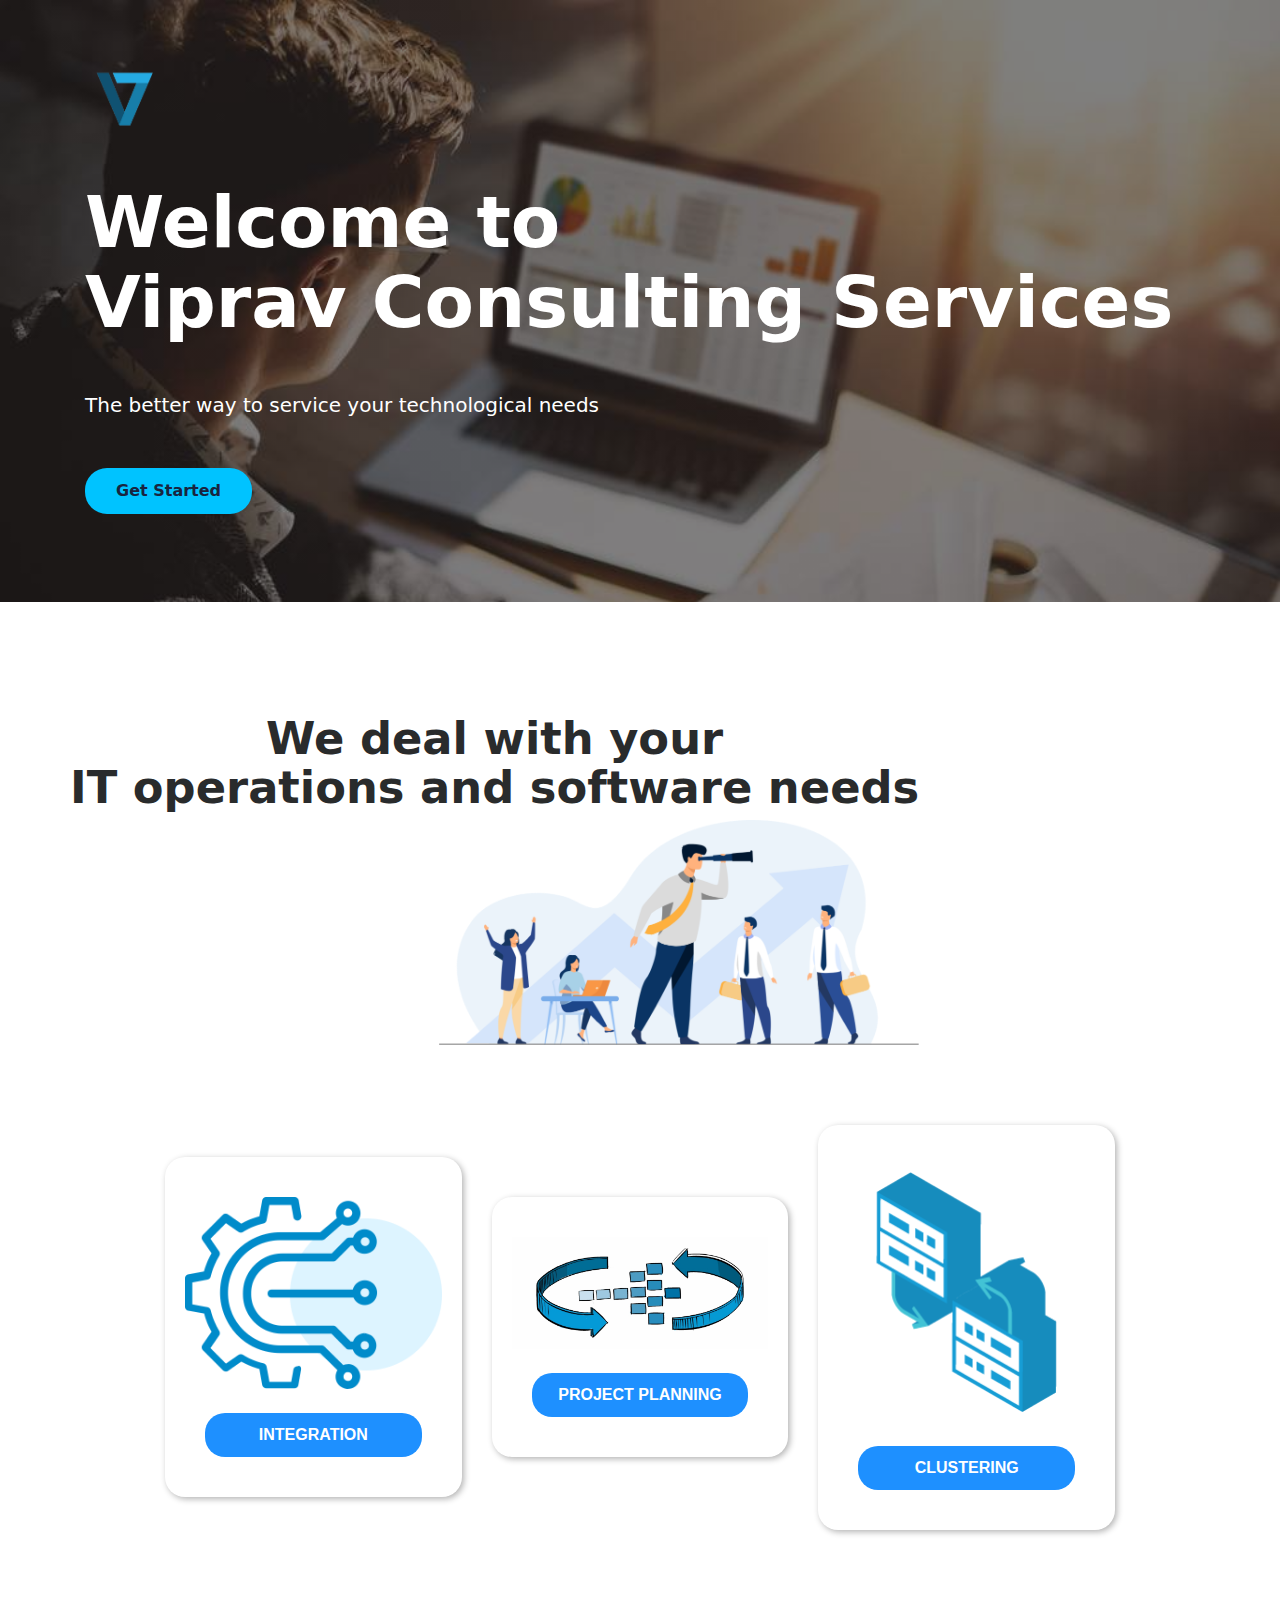
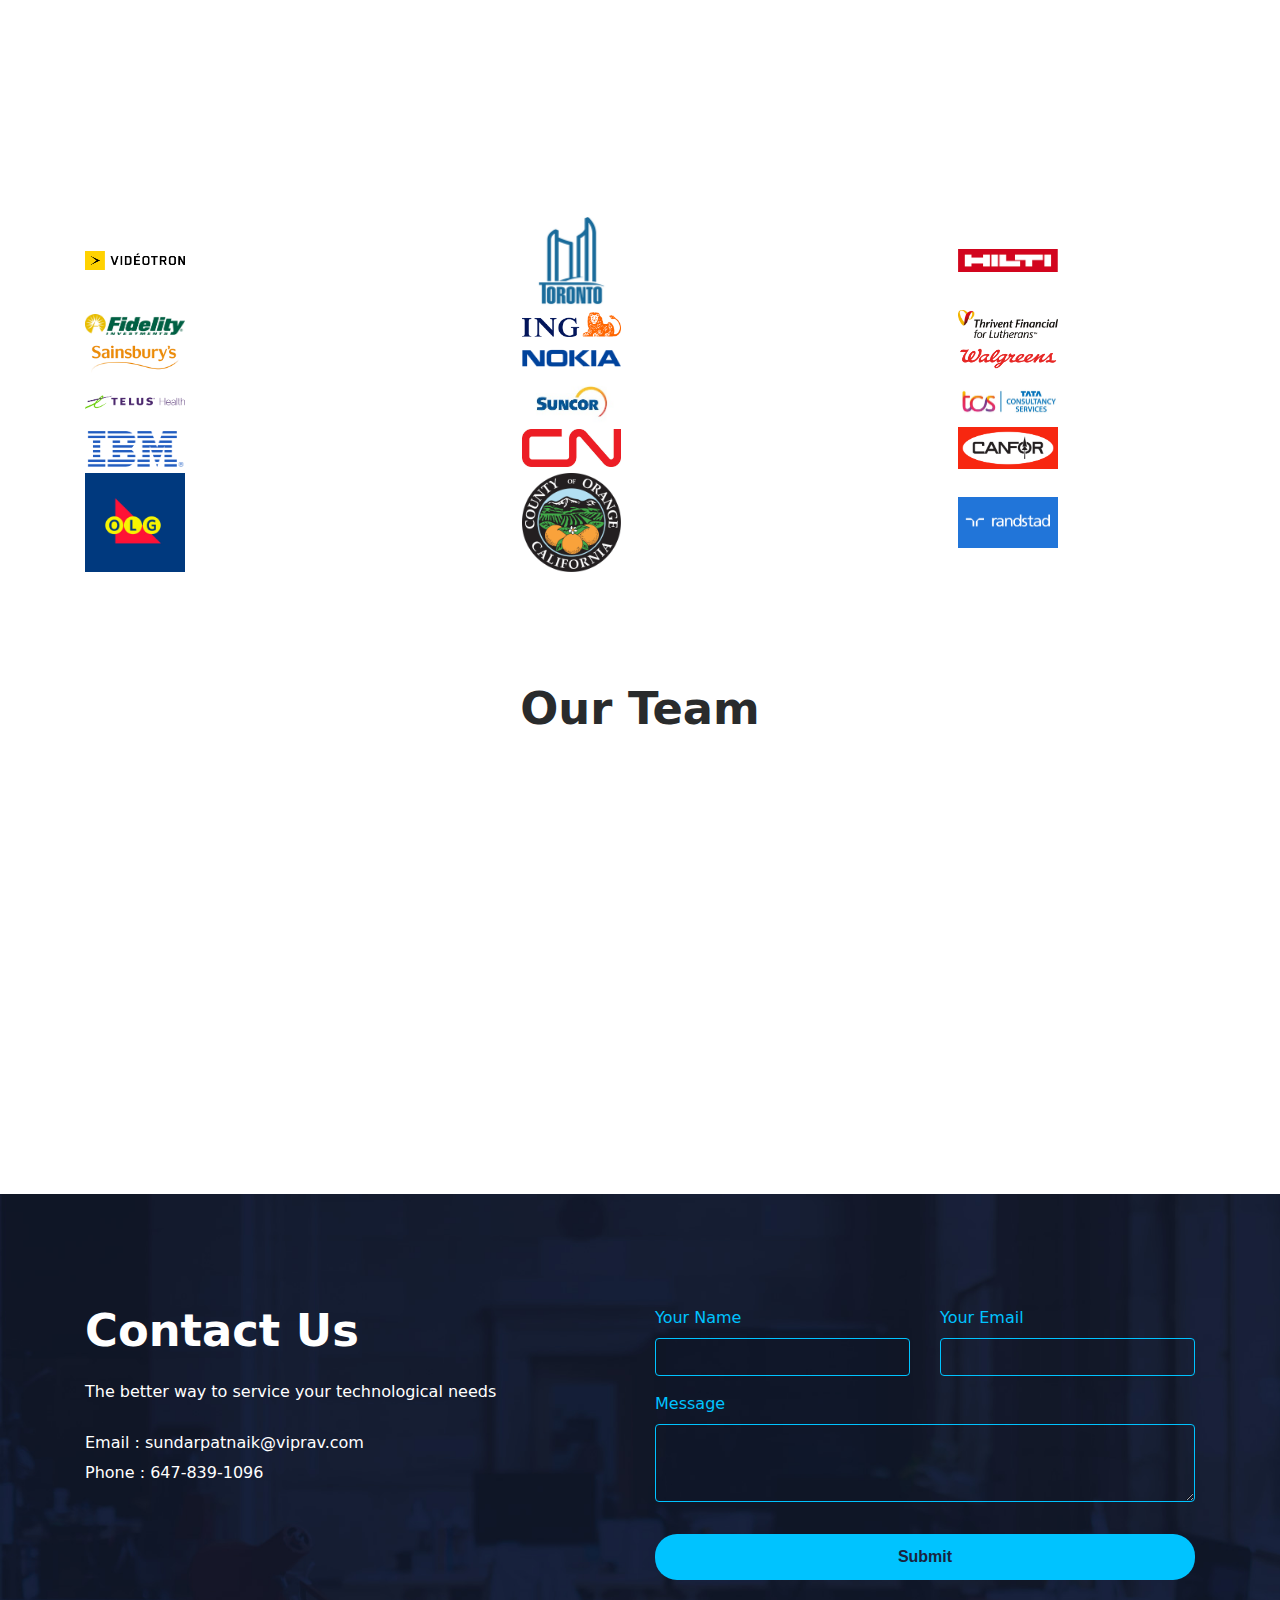
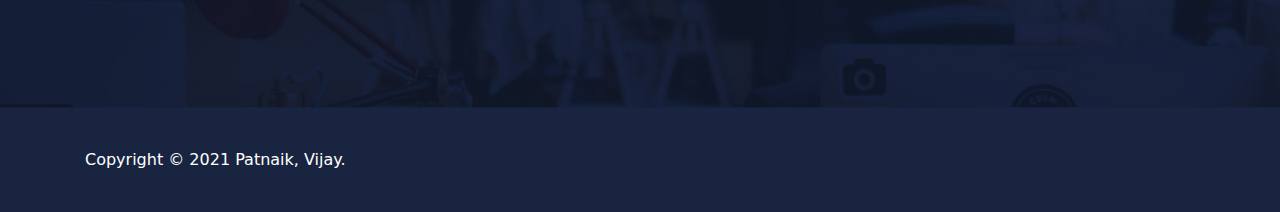
==== commit cba773a8: "viprav logo" ====
--- a/index.html
+++ b/index.html
@@ -10,7 +10,7 @@
     <meta name="description" content="Free bootstrap template Atlas" />
     <link
       rel="icon"
-      href="img/VipravIcon2TP.png"
+      href="img/newVipravLogo.png"
       sizes="32x32"
       type="image/png"
     />
@@ -43,7 +43,7 @@
         <header>
           <div class="row justify-content-between">
             <div class="col-2">
-              <img src="img/VipravIcon2TP.png" alt="logo" />
+              <img src="img/newVipravLogo2.png" alt="logo" />
             </div>
             <!-- <div class="col-6 align-self-center text-right">
                         <a href="#contact" class="text-white lead">Get Early Access</a>
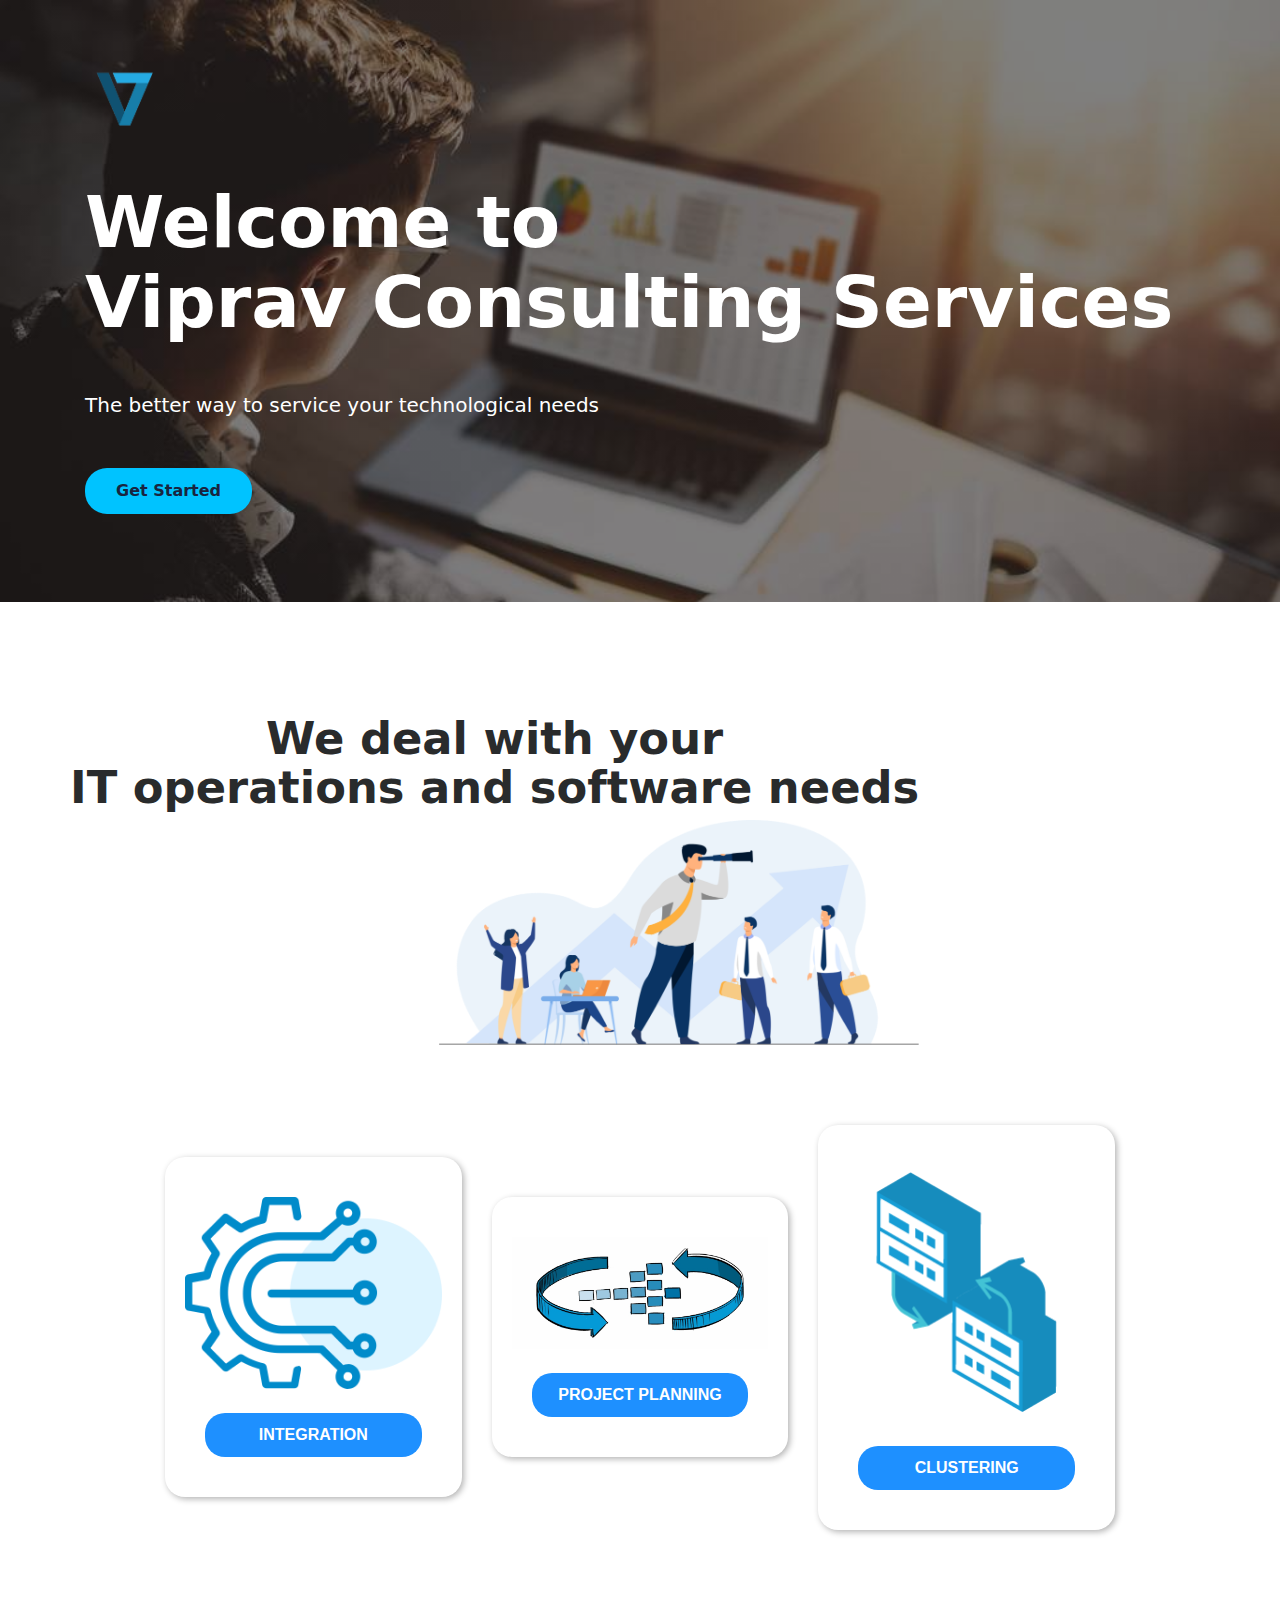
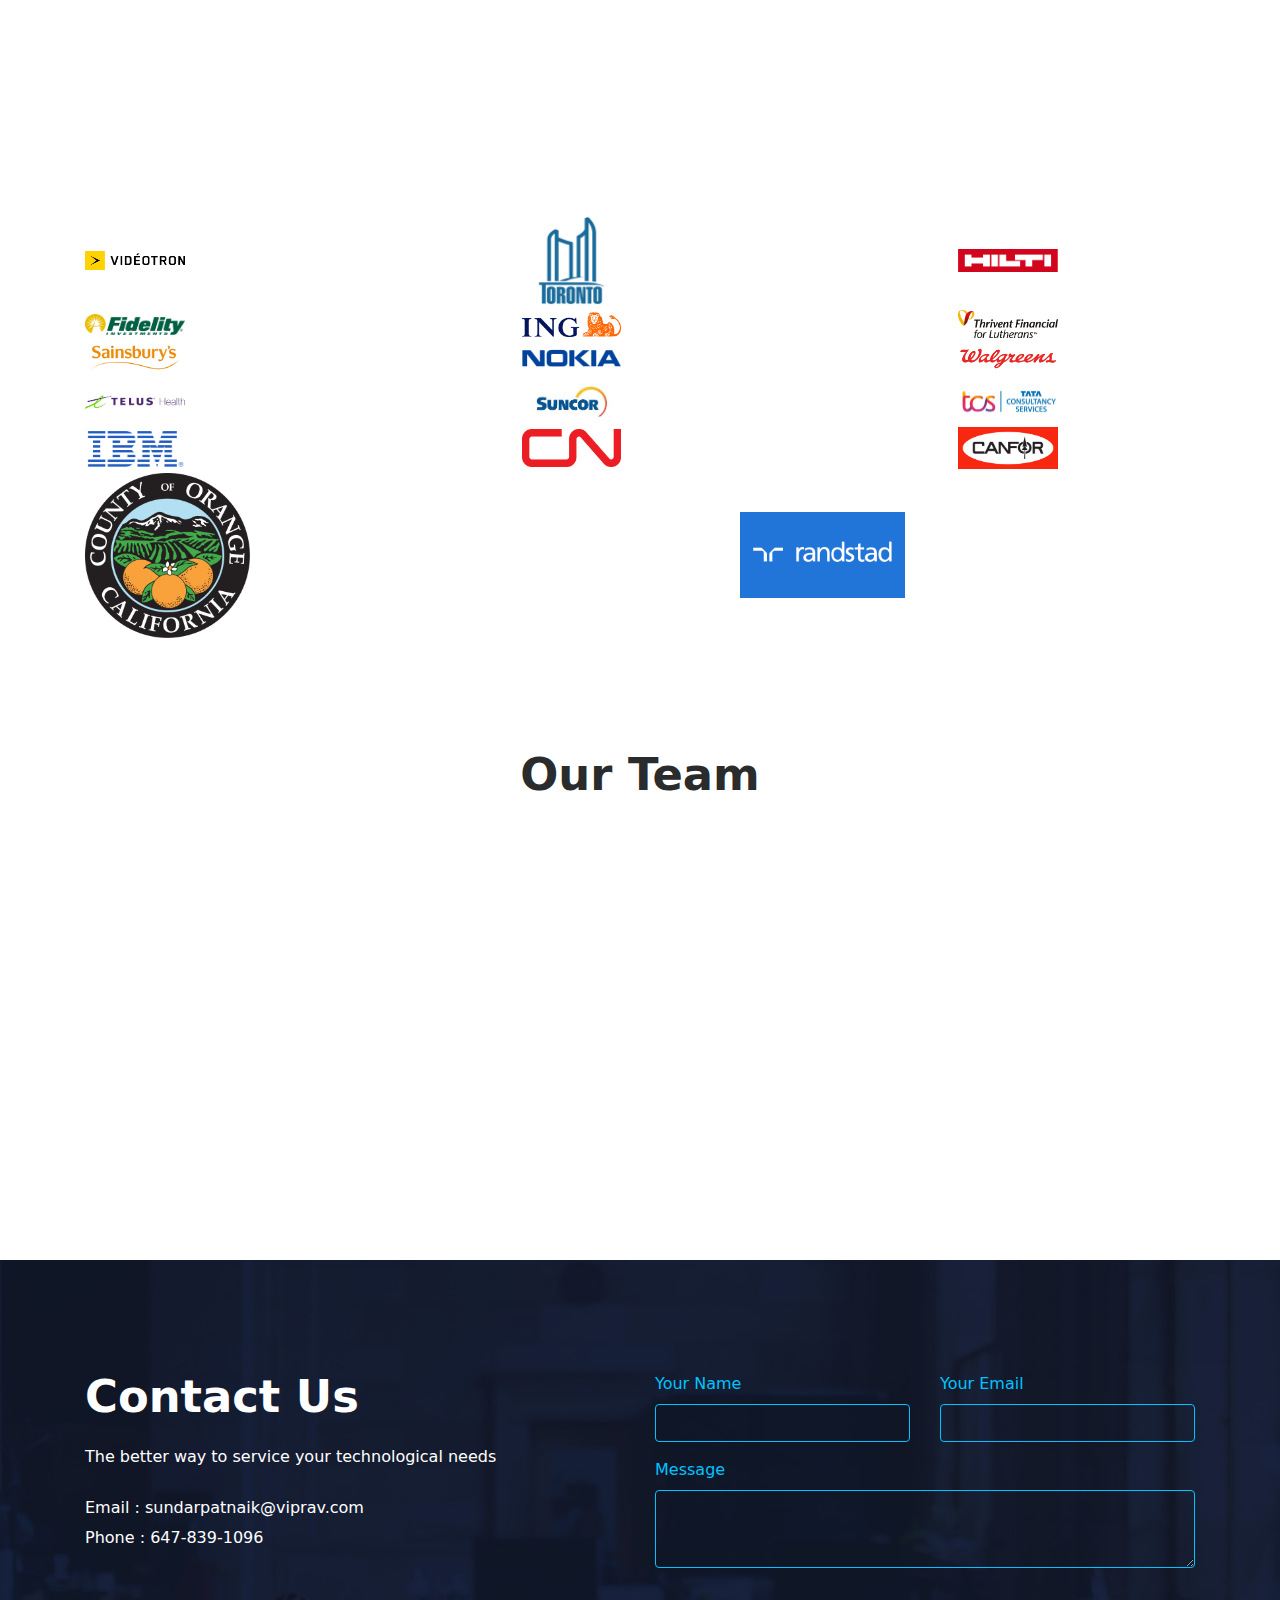
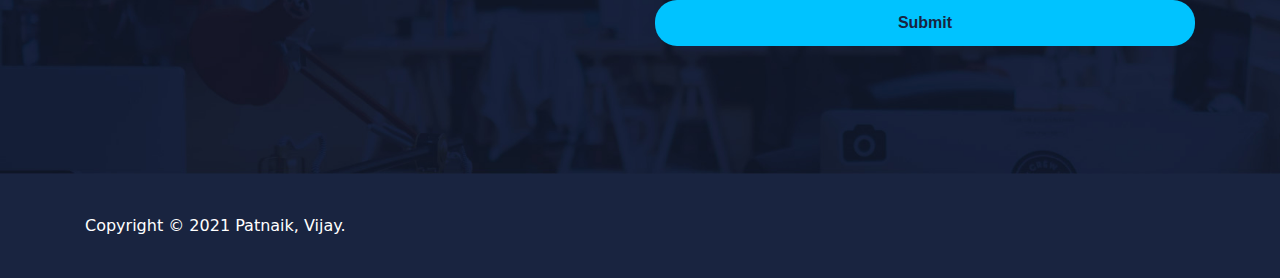
==== commit 9e4558bf: "olg remove" ====
--- a/index.html
+++ b/index.html
@@ -187,9 +187,9 @@
       <div class="column">
         <img src="img/companies/13.png" style="width: 30%" />
       </div>
-      <div class="column">
+      <!-- <div class="column">
         <img src="img/companies/14.jpg" style="width: 30%" />
-      </div>
+      </div> -->
       <div class="column">
         <img src="img/companies/15.jpg" style="width: 30%" />
       </div>
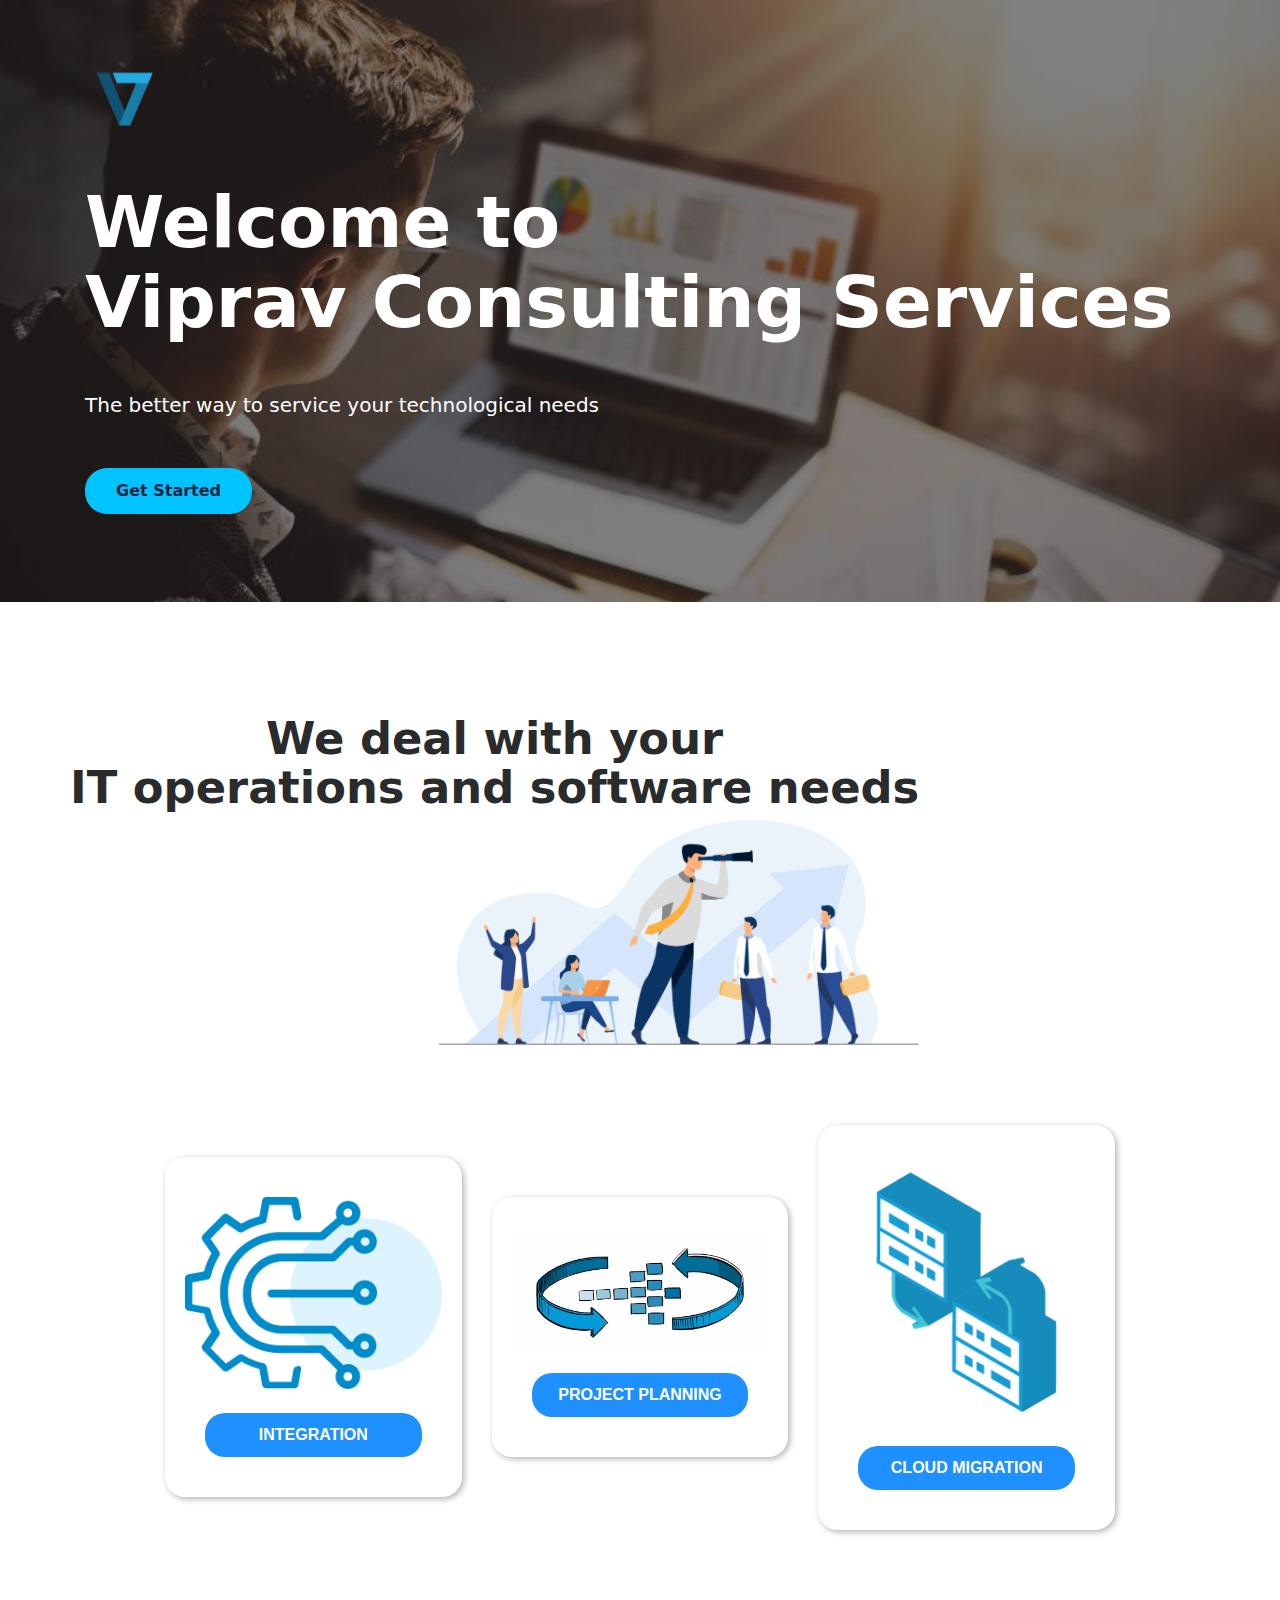
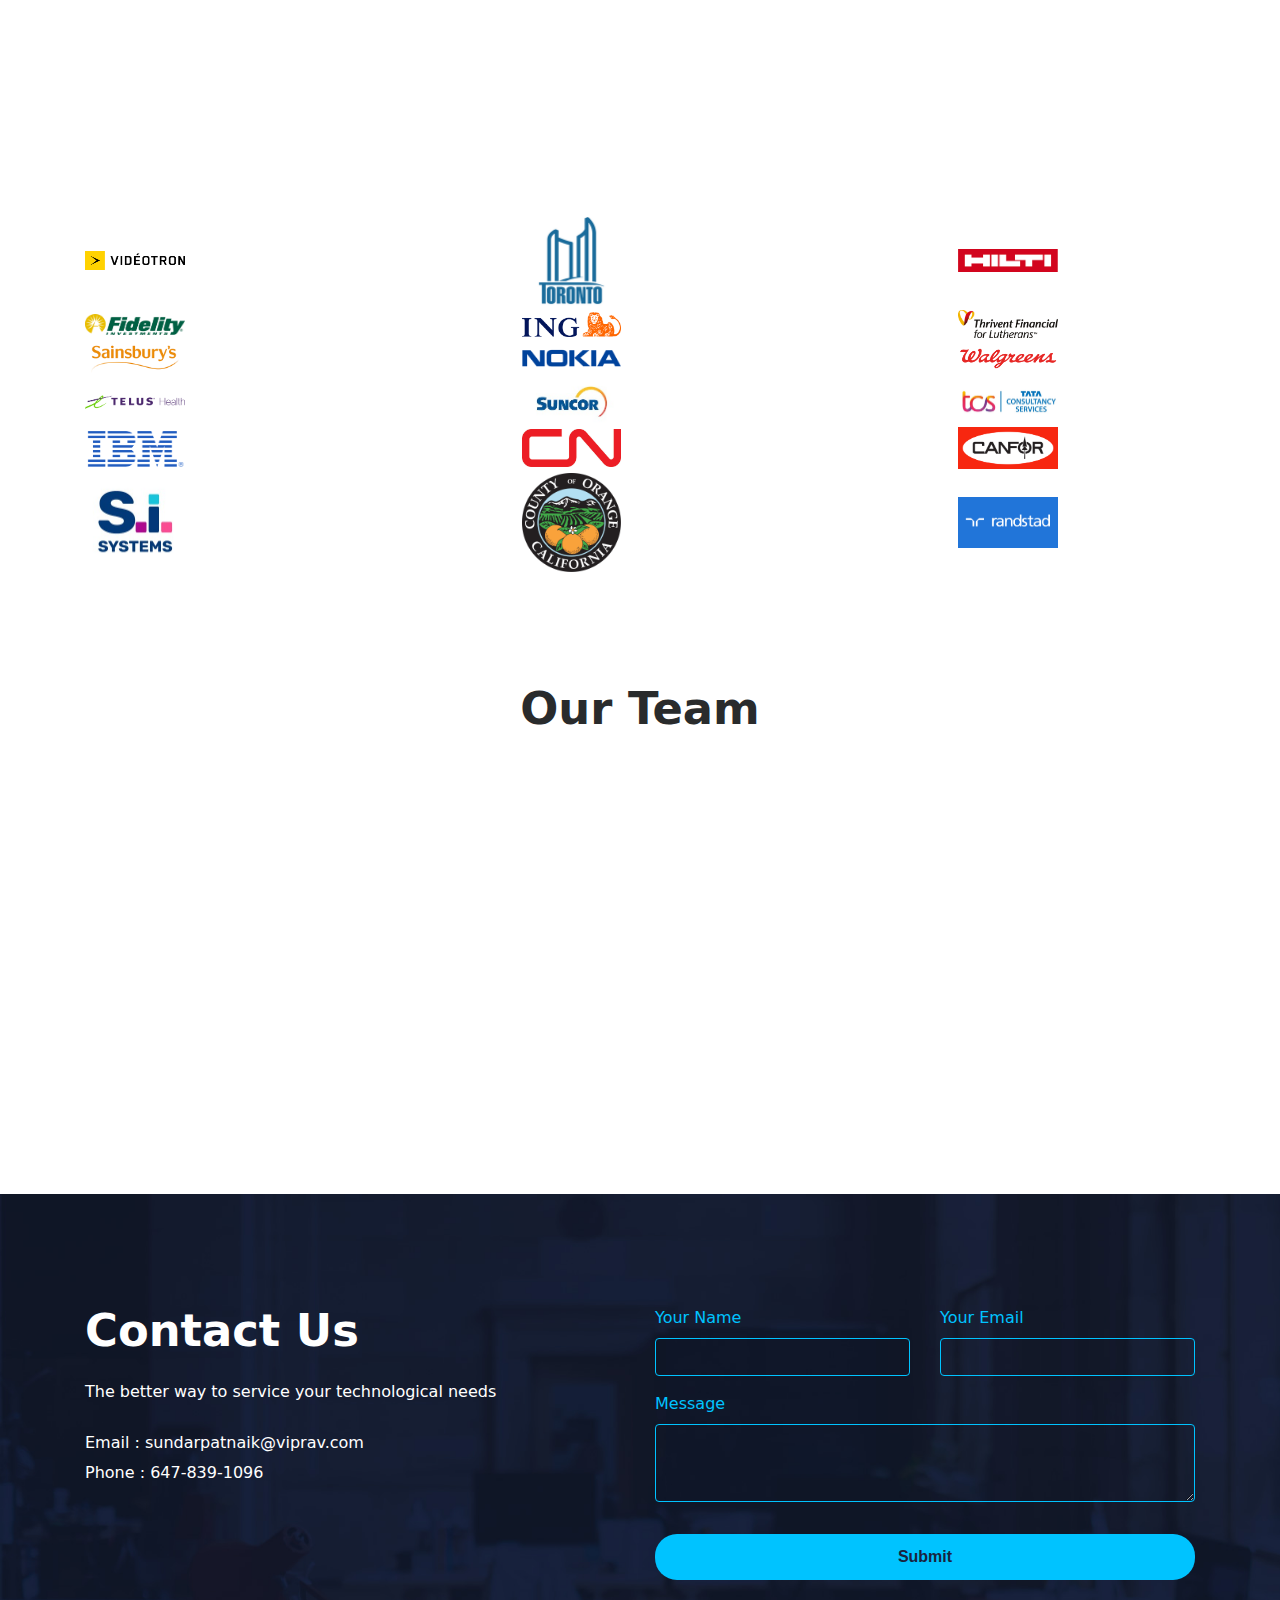
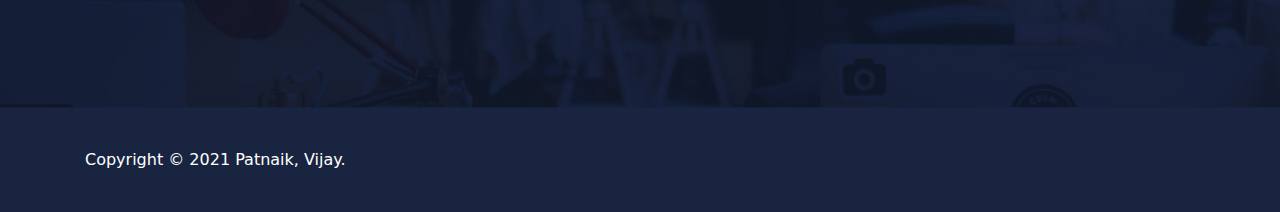
==== commit a53d3be4: "si system" ====
--- a/index.html
+++ b/index.html
@@ -121,7 +121,7 @@
                 <img src="img/clustering.png" alt="clustering" />
                 <div class="text">
                   <br />
-                  <button>Clustering</button>
+                  <button>Cloud Migration</button>
                 </div>
               </article>
             </main>
@@ -190,6 +190,9 @@
       <!-- <div class="column">
         <img src="img/companies/14.jpg" style="width: 30%" />
       </div> -->
+      <div class="column">
+        <img src="img/companies/14_1.jpg" style="width: 30%" />
+      </div>
       <div class="column">
         <img src="img/companies/15.jpg" style="width: 30%" />
       </div>
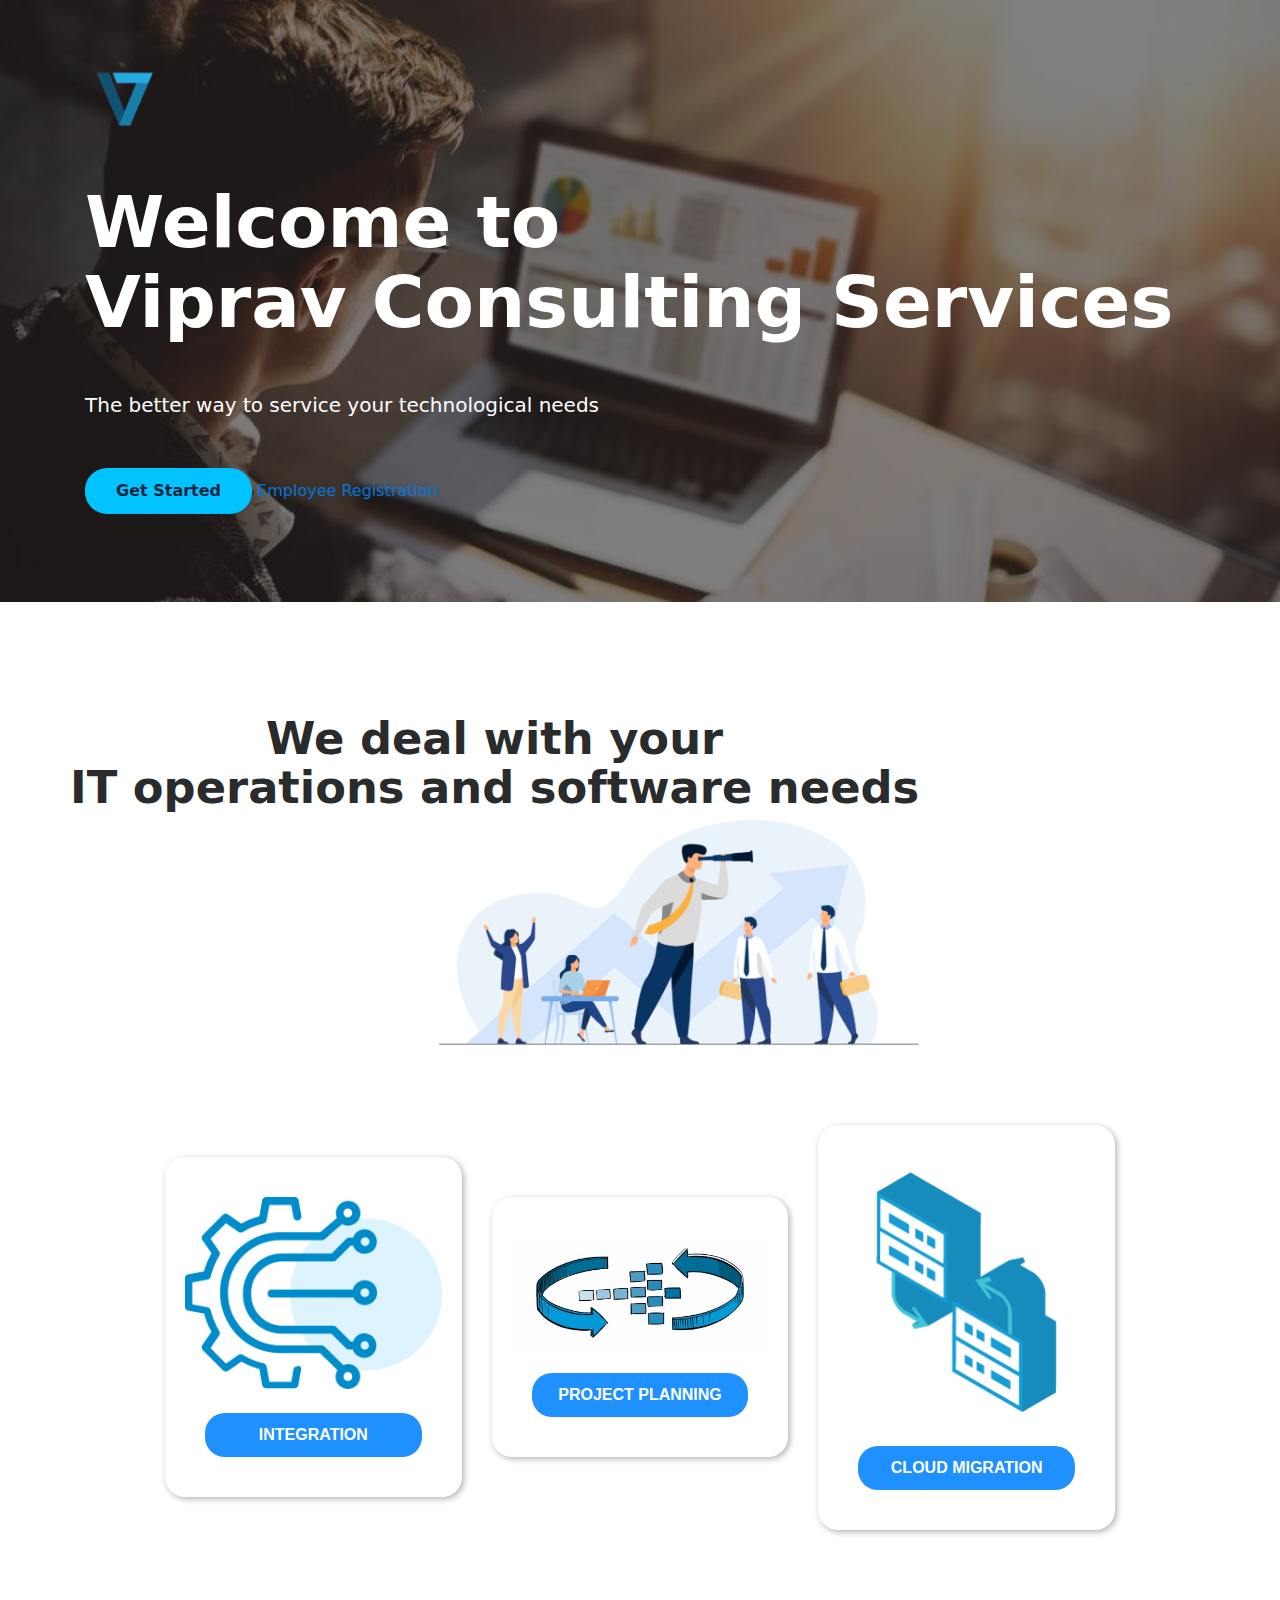
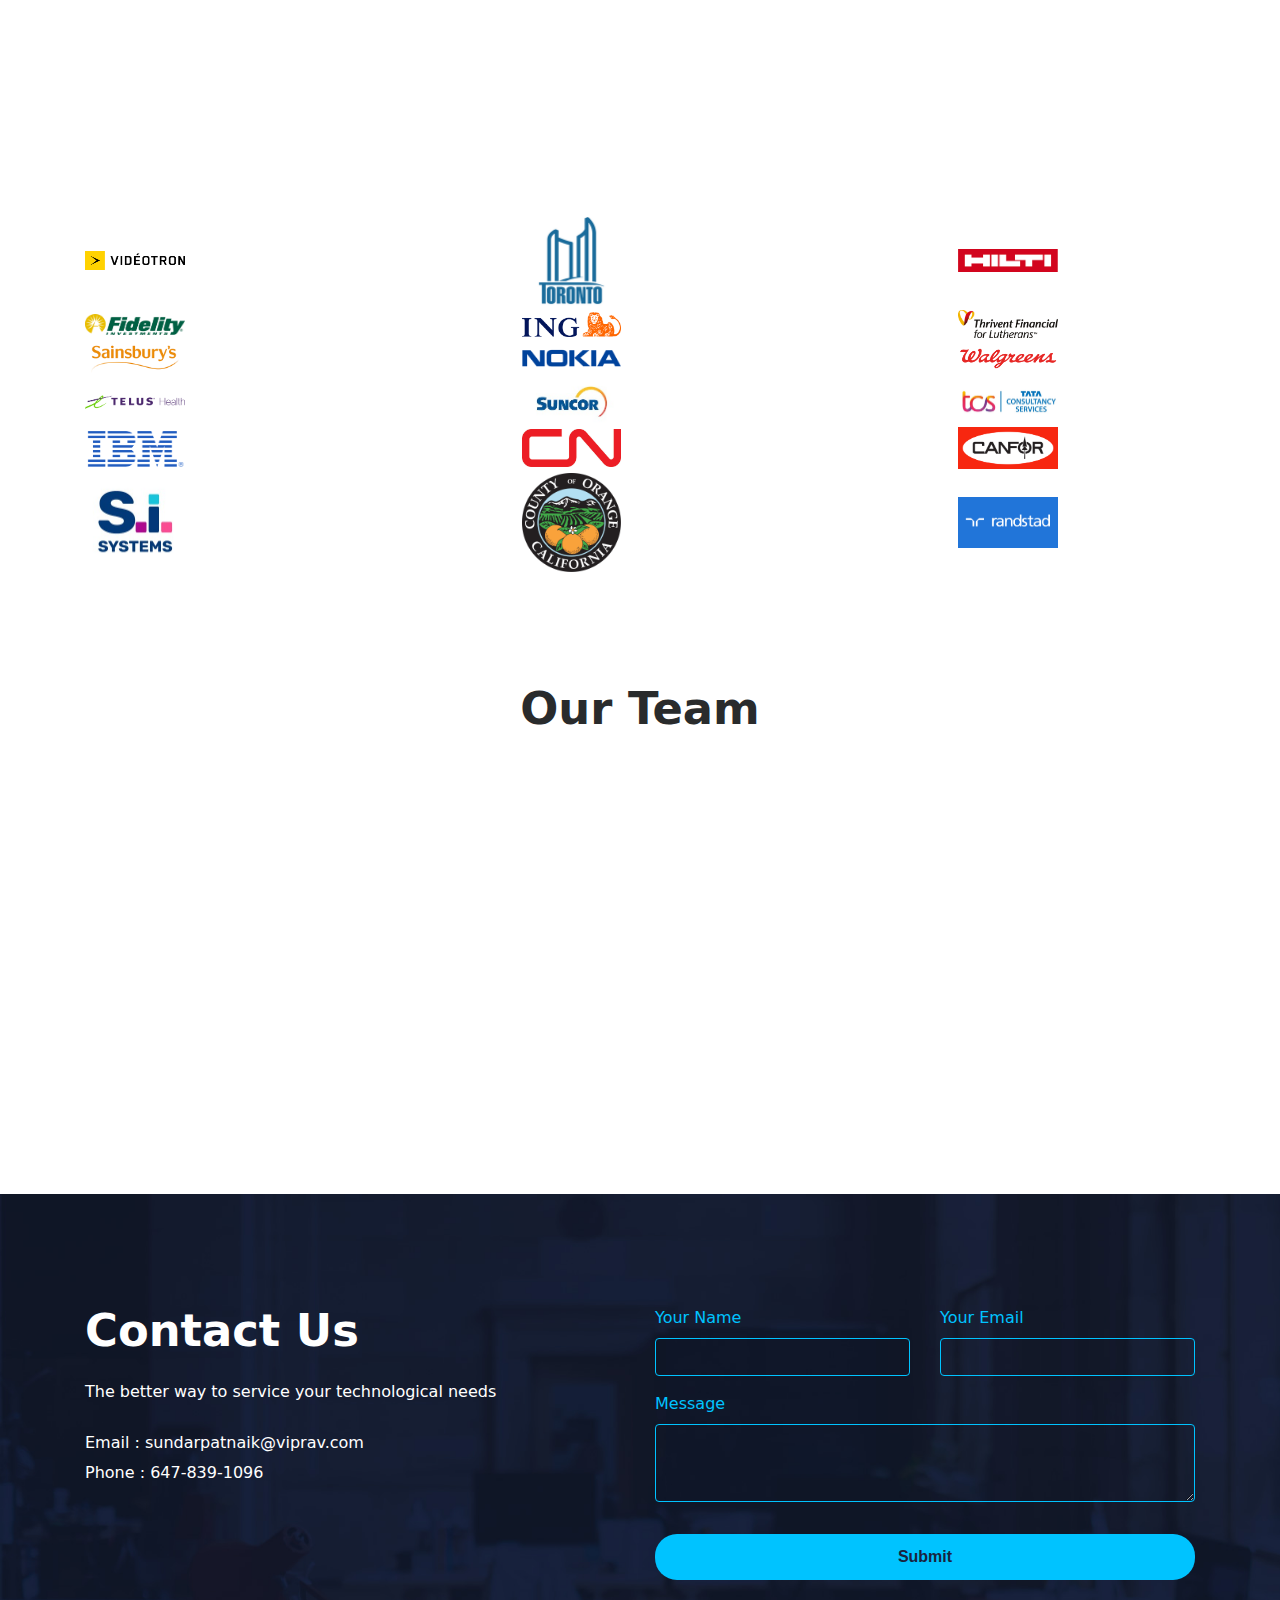
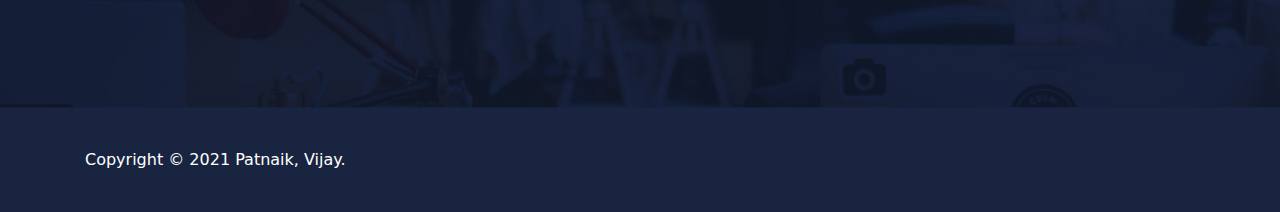
==== commit 0cc0f1c4: "Update index.html" ====
--- a/index.html
+++ b/index.html
@@ -78,6 +78,7 @@
           class="btn my-4 font-weight-bold atlas-cta cta-green"
           >Get Started</a
         >
+        <a href="EmployeeRegistration.html">Employee Registration</a>
       </div>
     </div>
     <!-- three-blcok -->
@@ -238,7 +239,7 @@
           <br />
           <!-- <img src="img/daddy.jpeg" alt="daddy" style="width: 75%;"><br> -->
           <a
-            href="https://www.linkedin.com/in/sundar-p-8012473"
+            href="https://www.linkedin.com/in/sundar-patnaik-8012473"
             target="”_blank”"
             class="btn my-4 font-weight-bold atlas-cta cta-green"
             >Connect <img src="img/newtab.png" alt="" id="newtab"
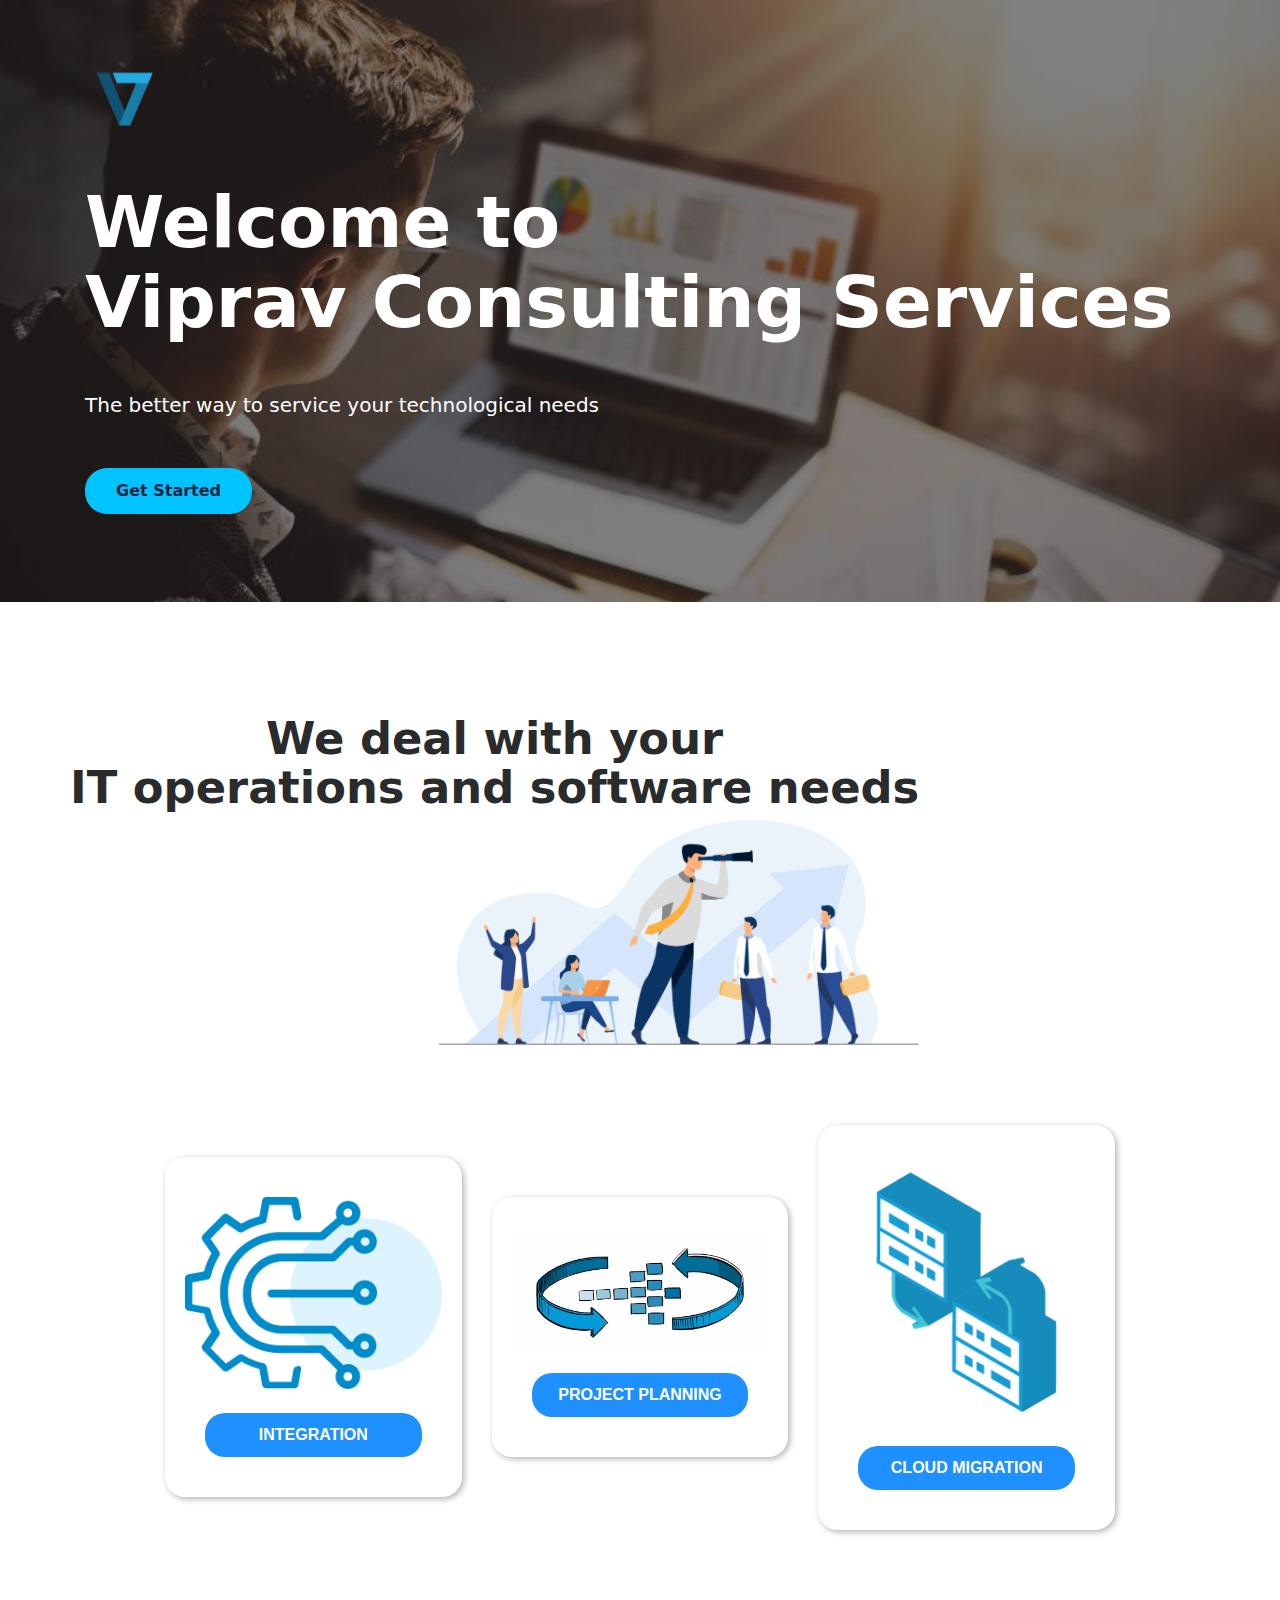
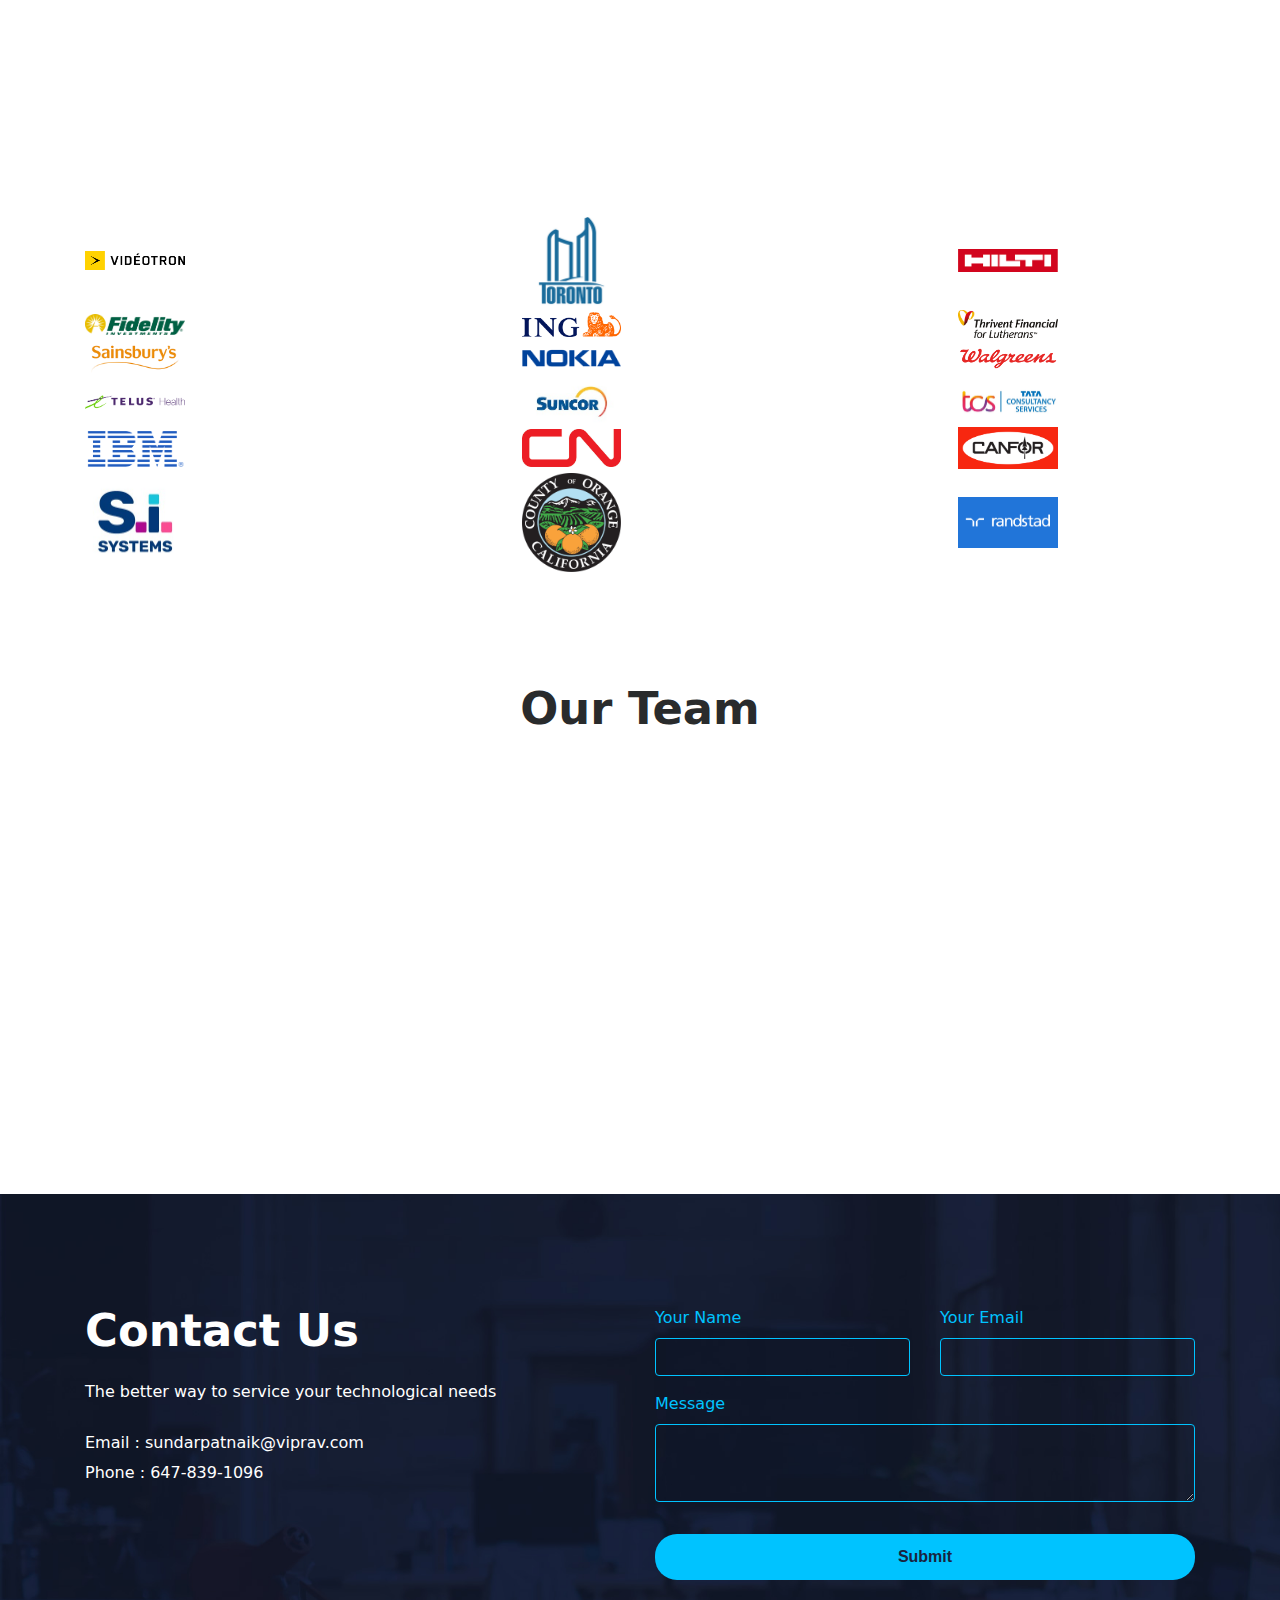
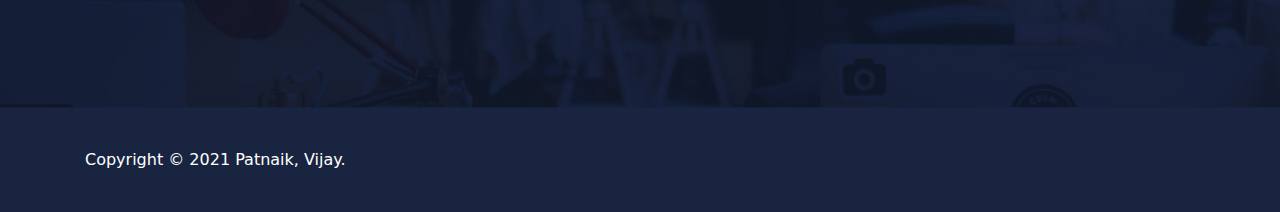
==== commit 81b12bcf: "Update index.html" ====
--- a/index.html
+++ b/index.html
@@ -78,7 +78,7 @@
           class="btn my-4 font-weight-bold atlas-cta cta-green"
           >Get Started</a
         >
-        <a href="EmployeeRegistration.html">Employee Registration</a>
+        <!-- <a href="EmployeeRegistration.html">Employee Registration</a> -->
       </div>
     </div>
     <!-- three-blcok -->
